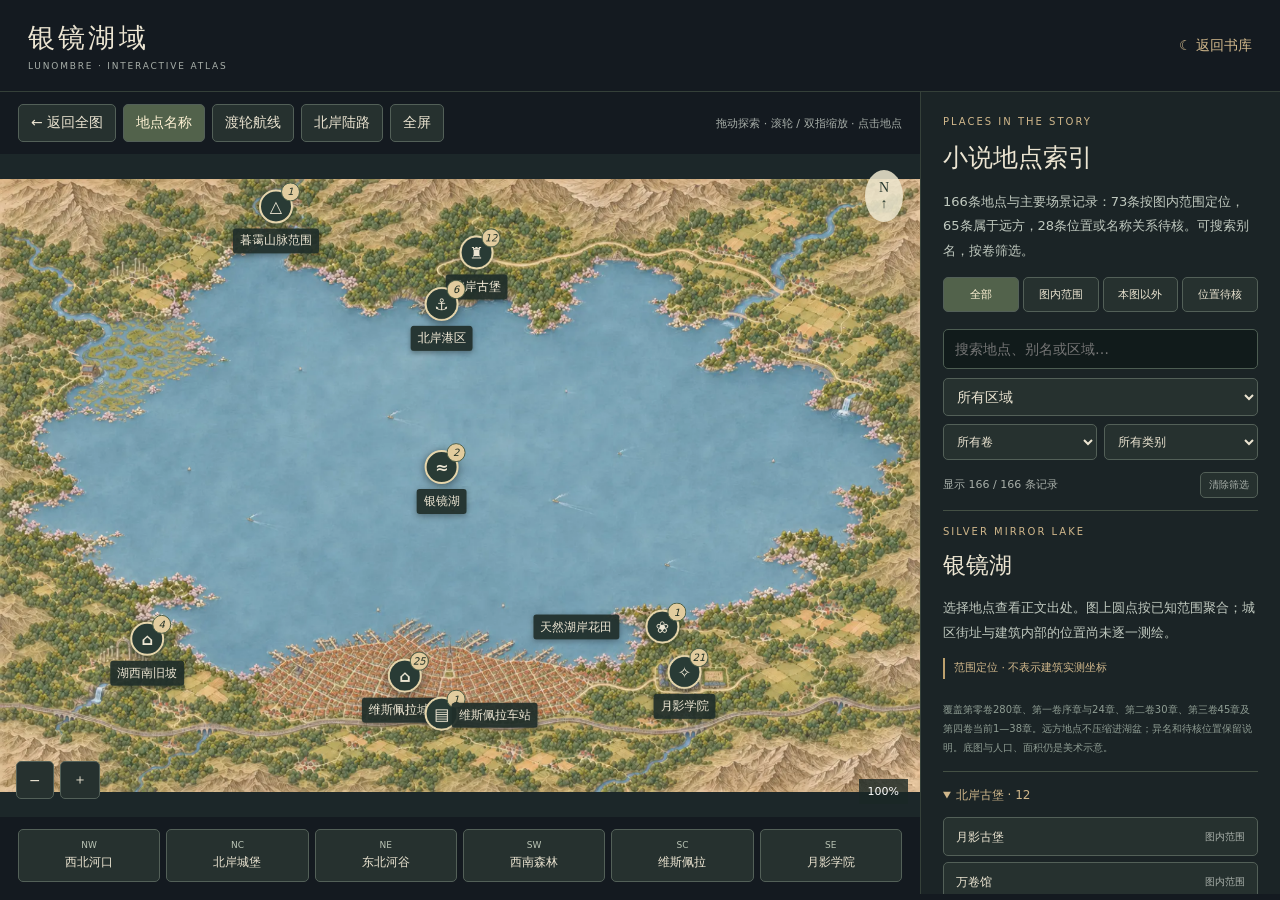
==== map.html @ e0751c26 "Use realistic place scenes with full castle estate and academy campus" ====
<!doctype html>
<html lang="zh-CN"><head><meta charset="utf-8"><meta name="viewport" content="width=device-width,initial-scale=1"><meta name="theme-color" content="#141a20"><title>银镜湖域 · 月影书库</title><link rel="icon" href="favicon.svg"><style>
:root{color-scheme:dark;--bg:#141a20;--paper:#ece5d2;--gold:#d0b78b;--muted:#a8afa9}*{box-sizing:border-box}[hidden]{display:none!important}body{margin:0;background:var(--bg);color:var(--paper);font:14px system-ui,"Microsoft YaHei",sans-serif}button,input,select{font:inherit}button,a,input,select{touch-action:manipulation}button{cursor:pointer;color:inherit;background:#26312f;border:1px solid #536058;border-radius:5px;padding:9px 12px}button:hover,button[aria-pressed=true]{background:#52624b;color:#fff3d5}button:focus-visible,a:focus-visible,input:focus-visible,select:focus-visible{outline:2px solid var(--gold);outline-offset:3px}a{color:var(--gold);text-decoration:none}header{display:flex;justify-content:space-between;align-items:center;padding:20px 28px;border-bottom:1px solid #354039}header small{display:block;color:var(--muted);letter-spacing:.2em;font-size:9px;margin-top:5px}h1{font:normal 27px Georgia,"Songti SC",serif;margin:0;letter-spacing:.12em}.layout{display:grid;grid-template-columns:1fr 300px;height:calc(100dvh - 98px);min-height:0}.workspace{position:relative;min-width:0;display:flex;flex-direction:column}.toolbar{display:flex;flex-wrap:wrap;gap:7px;padding:12px 18px;align-items:center}.toolbar span{font-size:11px;color:var(--muted);margin-left:auto}.viewport{position:relative;overflow:hidden;flex:1;min-height:420px;background:#1c2729;touch-action:none;cursor:grab}.viewport.dragging{cursor:grabbing}.world{position:absolute;transform-origin:0 0;will-change:transform;user-select:none}.tiles{display:grid;grid-template-columns:repeat(3,1fr);grid-template-rows:repeat(2,1fr);width:100%;height:100%;pointer-events:none}.tiles img{display:block;width:100%;height:100%;pointer-events:none}.pin{position:absolute;transform:translate(-50%,-50%) scale(var(--pin-scale,1));padding:0;background:none!important;border:0;overflow:visible;z-index:2}.pin b{display:flex;align-items:center;justify-content:center;width:34px;height:34px;border-radius:50%;border:2px solid #e6d6ac;background:#293b35;box-shadow:0 2px 9px #14202299;font-size:16px}.pin span{position:absolute;top:39px;left:50%;transform:translateX(-50%);background:#202e29ed;padding:4px 7px;border-radius:3px;white-space:nowrap;font-size:12px;box-shadow:0 2px 6px #0005}.pin:hover b,.pin[aria-pressed=true] b{background:#947b49;box-shadow:0 0 0 6px #fff3bd55}.world.no-labels .pin span{display:none}.route{position:absolute;inset:0;width:100%;height:100%;pointer-events:none}.route path{fill:none;stroke:#f8edcc;stroke-width:3;stroke-dasharray:8 7;filter:drop-shadow(0 1px 2px #203c4e)}.east-road path{stroke:#e5c76e;stroke-width:3;stroke-dasharray:5 4;filter:drop-shadow(0 1px 2px #473c20)}.compass{position:absolute;right:17px;top:16px;text-align:center;color:#26382d;background:#ede6cedd;border-radius:50%;padding:10px 14px;font-family:Georgia,serif;pointer-events:none}.zoom{position:absolute;left:16px;bottom:18px;display:flex;gap:6px}.status{position:absolute;right:12px;bottom:13px;color:#fff;background:#1b2926cc;padding:6px 9px;font-size:11px}.regions{display:grid;grid-template-columns:repeat(6,1fr);gap:6px;padding:12px 18px}.regions button{font-size:12px;padding:10px 5px}.regions small{display:block;color:#bac4b5;font-size:9px;margin-bottom:4px}aside{padding:24px 22px;background:#1b2426;border-left:1px solid #354039;overflow-y:auto}.eyebrow{color:var(--gold);letter-spacing:.2em;font-size:10px}aside h2{font:normal 25px Georgia,"Songti SC",serif;line-height:1.5;margin:12px 0}aside p{color:#c0c9bf;line-height:1.9;font-size:13px}.search{width:100%;background:#111b1b;color:var(--paper);border:1px solid #4d5d52;border-radius:5px;padding:11px;margin:17px 0 9px}select{width:100%;padding:9px;background:#26312f;color:inherit;border:1px solid #536058;border-radius:5px}.places{display:grid;gap:7px;margin-top:12px}.places button{text-align:left;font-size:12px;display:flex;justify-content:space-between}.places small{color:var(--muted);font-size:10px}.detail{border-top:1px solid #445044;margin-top:24px;padding-top:20px}.read{display:inline-block;margin-top:12px;border-bottom:1px solid #a18e6c;padding-bottom:6px}.note{font-size:10px!important;color:#8f9d93!important}.empty{padding:10px;color:var(--muted)}@media(max-width:850px){.layout{grid-template-columns:1fr;height:auto}.viewport{height:62dvh;flex:none;min-height:360px}aside{border-left:0;border-top:1px solid #354039}.regions{grid-template-columns:repeat(3,1fr)}.toolbar span{display:none}header{padding:17px}h1{font-size:23px}.places{grid-template-columns:repeat(2,1fr)}aside{padding:22px}.detail{min-height:180px}}@media(prefers-reduced-motion:reduce){*{scroll-behavior:auto!important}}
.layout{grid-template-columns:minmax(0,1fr) 360px}.scope-tabs{display:grid;grid-template-columns:repeat(4,1fr);gap:4px}.scope-tabs button{padding:9px 3px;font-size:11px}.filter-grid{display:grid;grid-template-columns:1fr 1fr;gap:7px;margin-top:8px}.filter-grid select{min-width:0;font-size:12px}.result-bar{display:flex;align-items:center;justify-content:space-between;gap:8px;margin:12px 0;color:var(--muted);font-size:11px}.result-bar button{font-size:10px;padding:5px 8px}.places{display:block}.place-group{border-top:1px solid #445044;margin:14px 0;padding-top:10px}.place-group summary{cursor:pointer;color:var(--gold);padding:5px 0;font-size:12px}.group-items{display:grid;gap:6px;margin-top:8px}.places button{width:100%;gap:9px;align-items:center;min-height:39px}.places button span{line-height:1.5}.places button small{white-space:nowrap}.precision{font-size:11px!important;color:var(--gold)!important;border-left:2px solid #bda16e;padding-left:9px}.references{display:grid;gap:6px;font-size:11px;color:#b8c7b8}.references a{text-decoration:underline;text-underline-offset:3px}.location-notice{position:absolute;top:14px;left:14px;right:78px;padding:10px 12px;background:#1a2b25ed;color:#f5e7c9;border-radius:4px;z-index:4;font-size:12px;line-height:1.7;pointer-events:none}.pin span{max-width:220px;white-space:nowrap;min-width:0;overflow:hidden;text-overflow:ellipsis}.pin[data-anchor="station"] span{top:6px;left:27px;transform:none}.pin[data-anchor="flowers"] span{top:5px;left:-26px;transform:translateX(-100%)}.pin .count{position:absolute;right:-7px;top:-7px;background:#e2cc9e;color:#263327;border-radius:50%;font-size:10px;min-width:19px;height:19px;display:grid;place-items:center;border:1px solid #4d5e46}.detail h2{font-size:23px}.detail{margin-top:12px;padding-top:15px}@media(max-width:850px){.layout{grid-template-columns:1fr}.places{display:block}.group-items{grid-template-columns:repeat(2,minmax(0,1fr))}.places button{font-size:11px}.scope-tabs button{font-size:12px}}@media(max-width:450px){.group-items{grid-template-columns:1fr}}.detail-actions{position:sticky;top:-1px;z-index:7;background:#1b2426;display:flex;gap:7px;justify-content:space-between;padding:9px 0;border-bottom:1px solid #445044;margin-bottom:13px}.detail-actions button{font-size:12px}.map-return{position:absolute;bottom:65px;left:16px;z-index:8;background:#e3cfaa;color:#20302a;font-weight:650;box-shadow:0 2px 12px #0006}.place-gallery{margin:13px 0}.place-photo{position:relative;display:block;width:100%;padding:0;overflow:hidden;border-radius:7px;background:#14221e}.place-photo img{display:block;width:100%;aspect-ratio:3/2;object-fit:cover}.place-photo span{position:absolute;right:8px;bottom:8px;background:#15251eeb;color:#f5e8d2;padding:6px 9px;border-radius:4px;font-size:11px}.photo-choices{display:flex;flex-wrap:wrap;gap:6px;margin-top:8px}.photo-choices button{font-size:11px;padding:6px 10px}.photo-label{font-size:10px!important;color:#a8b9ac!important;line-height:1.65!important;margin:6px 0!important}.gallery-open{overflow:hidden}#photoViewer{width:min(1100px,96vw);max-height:94dvh;padding:0;border:1px solid #60705c;background:#15201e;color:var(--paper);border-radius:10px}#photoViewer::backdrop{background:#050a0bea}.photo-viewer-bar{position:sticky;top:0;display:flex;align-items:center;justify-content:space-between;gap:12px;padding:13px 17px;background:#15201e;z-index:2}.photo-viewer-bar h2{font:normal 20px Georgia,"Songti SC",serif;margin:0}.photo-viewer-bar button{white-space:nowrap}.photo-viewer-image{display:flex;justify-content:center;background:#09100e}.photo-viewer-image img{display:block;max-width:100%;max-height:65dvh;object-fit:contain}#photoCaption{padding:0 18px;font-size:12px;color:#c3cdbf}.photo-viewer-footer{position:sticky;bottom:0;background:#15201e;display:flex;gap:9px;align-items:center;justify-content:center;flex-wrap:wrap;padding:12px}#photoCounter{font-size:12px;min-width:45px;text-align:center}@media(max-width:850px){.detail-actions{top:0}.photo-viewer-bar h2{font-size:17px}.photo-viewer-bar{padding:10px}.photo-viewer-footer button{padding:9px;font-size:12px}#photoViewer{width:96vw;max-height:96dvh}.map-return{bottom:65px}}</style></head><body><header><div><h1>银镜湖域</h1><small>LUNOMBRE · INTERACTIVE ATLAS</small></div><a href="index.html">☾ 返回书库</a></header><main class="layout"><section class="workspace" aria-label="交互地图"><div class="toolbar"><button id="home">← 返回全图</button><button id="labels" aria-pressed="true">地点名称</button><button id="ferry" aria-pressed="false">渡轮航线</button><button id="eastRoadToggle" aria-pressed="false">北岸陆路</button><button id="full">全屏</button><span>拖动探索 · 滚轮 / 双指缩放 · 点击地点</span></div><div class="viewport" id="viewport" tabindex="0" aria-label="银镜湖地图，方向键平移，加减键缩放"><div class="world" id="world"><div class="tiles" aria-label="无框手绘俯视地图"><img src="assets/maps/nw-scale3.webp" alt="西北河口"><img src="assets/maps/nc-scale3.webp" alt="北岸城堡"><img src="assets/maps/ne-scale3.webp" alt="东北河谷"><img src="assets/maps/sw-scale3.webp" alt="西南森林"><img src="assets/maps/sc-scale3.webp" alt="维斯佩拉"><img src="assets/maps/se-scale3.webp" alt="月影学院"></div><svg class="route" id="route" viewBox="0 0 1000 667" preserveAspectRatio="none" hidden><path id="ferryPath"/></svg><svg class="route east-road" id="eastRoad" viewBox="0 0 1000 667" preserveAspectRatio="none" hidden><path id="eastRoadPath"/></svg><div id="pins"></div></div><button id="backToMap" class="map-return" hidden>← 返回全图</button><div class="location-notice" id="locationNotice" role="status" hidden></div><div class="compass" aria-hidden="true">N<br>↑</div><div class="zoom"><button id="minus" aria-label="缩小">−</button><button id="plus" aria-label="放大">＋</button></div><output class="status" id="status">100%</output></div><nav class="regions" id="regions" aria-label="六区域"></nav></section><aside><div class="eyebrow">PLACES IN THE STORY</div><h2>小说地点索引</h2><p id="coverage">正在载入正文地点…</p><div class="scope-tabs" aria-label="地点位置"><button data-scope="all" aria-pressed="true">全部</button><button data-scope="local" aria-pressed="false">图内范围</button><button data-scope="remote" aria-pressed="false">本图以外</button><button data-scope="unplaced" aria-pressed="false">位置待核</button></div><input class="search" id="search" type="search" placeholder="搜索地点、别名或区域…" aria-label="搜索地点"><select id="zoneFilter" aria-label="所属区域"><option value="all">所有区域</option></select><div class="filter-grid"><select id="volumeFilter" aria-label="出现卷数"><option value="all">所有卷</option><option value="0">第零卷《初》</option><option value="1">第一卷《名》</option><option value="2">第二卷《济》</option><option value="3">第三卷《承》</option><option value="4">第四卷《渡》1—38章</option></select><select id="filter" aria-label="地点分类"><option value="all">所有类别</option><option value="landmark">建筑与聚落</option><option value="interior">内部场景</option><option value="nature">自然地貌</option><option value="transport">交通与库区</option><option value="region">地区与大陆</option><option value="mobile">船内移动场景</option></select></div><div class="result-bar"><output id="resultCount"></output><button id="clearFilters">清除筛选</button></div><section class="detail" aria-live="polite"><div class="detail-actions" id="detailActions" hidden><button id="detailBack">← 返回全图</button><button id="closeDetail" aria-label="关闭地点详情">× 关闭详情</button></div><div class="eyebrow" id="tag">SILVER MIRROR LAKE</div><h2 id="title">银镜湖</h2><div id="placeGallery" class="place-gallery" hidden><button id="photoOpen" class="place-photo" aria-label="放大地点图片"><img id="placePhoto" alt="" loading="lazy"><span>查看图片 ↗</span></button><div id="photoChoices" class="photo-choices" aria-label="图片类型"></div><p id="photoLabel" class="photo-label"></p></div><p id="photoUnavailable" class="photo-label" hidden>此地点尚无专属图片。</p><p id="description">选择地点查看正文出处。图上圆点按已知范围聚合；城区街址与建筑内部的位置尚未逐一测绘。</p><p id="precision" class="precision">范围定位 · 不表示建筑实测坐标</p><div id="references" class="references"></div><p class="note">覆盖第零卷280章、第一卷序章与24章、第二卷30章、第三卷45章及第四卷当前1—38章。远方地点不压缩进湖盆；异名和待核位置保留说明。底图与人口、面积仍是美术示意。</p></section><div class="places" id="places"></div></aside></main><dialog id="photoViewer" aria-labelledby="photoViewerTitle"><div class="photo-viewer-bar"><h2 id="photoViewerTitle">地点图片</h2><button id="photoClose" autofocus aria-label="关闭图片，返回地点详情">× 关闭图片</button></div><div class="photo-viewer-image"><img id="photoFull" alt=""></div><p id="photoCaption"></p><div class="photo-viewer-footer"><button id="photoPrev" aria-label="上一张图片">← 上一张</button><output id="photoCounter"></output><button id="photoNext" aria-label="下一张图片">下一张 →</button><button id="photoOverview">返回全图</button></div></dialog><script src="assets/maps/map.js?v=20261107-real2"></script></body></html>
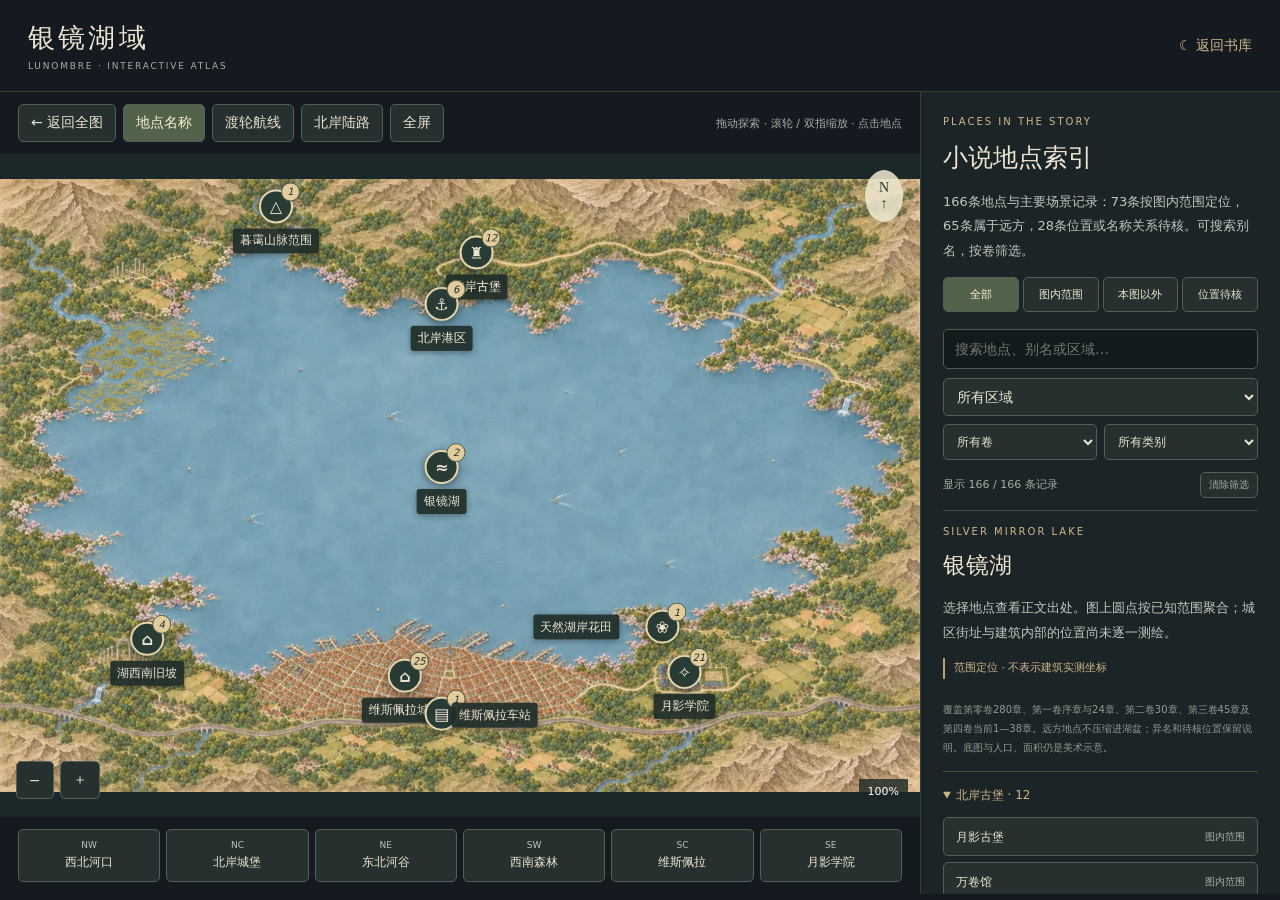
==== commit afb251f7: "Show academy landmark pins and leader labels at campus zoom" ====
--- a/map.html
+++ b/map.html
@@ -1,4 +1,7 @@
 <!doctype html>
 <html lang="zh-CN"><head><meta charset="utf-8"><meta name="viewport" content="width=device-width,initial-scale=1"><meta name="theme-color" content="#141a20"><title>银镜湖域 · 月影书库</title><link rel="icon" href="favicon.svg"><style>
 :root{color-scheme:dark;--bg:#141a20;--paper:#ece5d2;--gold:#d0b78b;--muted:#a8afa9}*{box-sizing:border-box}[hidden]{display:none!important}body{margin:0;background:var(--bg);color:var(--paper);font:14px system-ui,"Microsoft YaHei",sans-serif}button,input,select{font:inherit}button,a,input,select{touch-action:manipulation}button{cursor:pointer;color:inherit;background:#26312f;border:1px solid #536058;border-radius:5px;padding:9px 12px}button:hover,button[aria-pressed=true]{background:#52624b;color:#fff3d5}button:focus-visible,a:focus-visible,input:focus-visible,select:focus-visible{outline:2px solid var(--gold);outline-offset:3px}a{color:var(--gold);text-decoration:none}header{display:flex;justify-content:space-between;align-items:center;padding:20px 28px;border-bottom:1px solid #354039}header small{display:block;color:var(--muted);letter-spacing:.2em;font-size:9px;margin-top:5px}h1{font:normal 27px Georgia,"Songti SC",serif;margin:0;letter-spacing:.12em}.layout{display:grid;grid-template-columns:1fr 300px;height:calc(100dvh - 98px);min-height:0}.workspace{position:relative;min-width:0;display:flex;flex-direction:column}.toolbar{display:flex;flex-wrap:wrap;gap:7px;padding:12px 18px;align-items:center}.toolbar span{font-size:11px;color:var(--muted);margin-left:auto}.viewport{position:relative;overflow:hidden;flex:1;min-height:420px;background:#1c2729;touch-action:none;cursor:grab}.viewport.dragging{cursor:grabbing}.world{position:absolute;transform-origin:0 0;will-change:transform;user-select:none}.tiles{display:grid;grid-template-columns:repeat(3,1fr);grid-template-rows:repeat(2,1fr);width:100%;height:100%;pointer-events:none}.tiles img{display:block;width:100%;height:100%;pointer-events:none}.pin{position:absolute;transform:translate(-50%,-50%) scale(var(--pin-scale,1));padding:0;background:none!important;border:0;overflow:visible;z-index:2}.pin b{display:flex;align-items:center;justify-content:center;width:34px;height:34px;border-radius:50%;border:2px solid #e6d6ac;background:#293b35;box-shadow:0 2px 9px #14202299;font-size:16px}.pin span{position:absolute;top:39px;left:50%;transform:translateX(-50%);background:#202e29ed;padding:4px 7px;border-radius:3px;white-space:nowrap;font-size:12px;box-shadow:0 2px 6px #0005}.pin:hover b,.pin[aria-pressed=true] b{background:#947b49;box-shadow:0 0 0 6px #fff3bd55}.world.no-labels .pin span{display:none}.route{position:absolute;inset:0;width:100%;height:100%;pointer-events:none}.route path{fill:none;stroke:#f8edcc;stroke-width:3;stroke-dasharray:8 7;filter:drop-shadow(0 1px 2px #203c4e)}.east-road path{stroke:#e5c76e;stroke-width:3;stroke-dasharray:5 4;filter:drop-shadow(0 1px 2px #473c20)}.compass{position:absolute;right:17px;top:16px;text-align:center;color:#26382d;background:#ede6cedd;border-radius:50%;padding:10px 14px;font-family:Georgia,serif;pointer-events:none}.zoom{position:absolute;left:16px;bottom:18px;display:flex;gap:6px}.status{position:absolute;right:12px;bottom:13px;color:#fff;background:#1b2926cc;padding:6px 9px;font-size:11px}.regions{display:grid;grid-template-columns:repeat(6,1fr);gap:6px;padding:12px 18px}.regions button{font-size:12px;padding:10px 5px}.regions small{display:block;color:#bac4b5;font-size:9px;margin-bottom:4px}aside{padding:24px 22px;background:#1b2426;border-left:1px solid #354039;overflow-y:auto}.eyebrow{color:var(--gold);letter-spacing:.2em;font-size:10px}aside h2{font:normal 25px Georgia,"Songti SC",serif;line-height:1.5;margin:12px 0}aside p{color:#c0c9bf;line-height:1.9;font-size:13px}.search{width:100%;background:#111b1b;color:var(--paper);border:1px solid #4d5d52;border-radius:5px;padding:11px;margin:17px 0 9px}select{width:100%;padding:9px;background:#26312f;color:inherit;border:1px solid #536058;border-radius:5px}.places{display:grid;gap:7px;margin-top:12px}.places button{text-align:left;font-size:12px;display:flex;justify-content:space-between}.places small{color:var(--muted);font-size:10px}.detail{border-top:1px solid #445044;margin-top:24px;padding-top:20px}.read{display:inline-block;margin-top:12px;border-bottom:1px solid #a18e6c;padding-bottom:6px}.note{font-size:10px!important;color:#8f9d93!important}.empty{padding:10px;color:var(--muted)}@media(max-width:850px){.layout{grid-template-columns:1fr;height:auto}.viewport{height:62dvh;flex:none;min-height:360px}aside{border-left:0;border-top:1px solid #354039}.regions{grid-template-columns:repeat(3,1fr)}.toolbar span{display:none}header{padding:17px}h1{font-size:23px}.places{grid-template-columns:repeat(2,1fr)}aside{padding:22px}.detail{min-height:180px}}@media(prefers-reduced-motion:reduce){*{scroll-behavior:auto!important}}
-.layout{grid-template-columns:minmax(0,1fr) 360px}.scope-tabs{display:grid;grid-template-columns:repeat(4,1fr);gap:4px}.scope-tabs button{padding:9px 3px;font-size:11px}.filter-grid{display:grid;grid-template-columns:1fr 1fr;gap:7px;margin-top:8px}.filter-grid select{min-width:0;font-size:12px}.result-bar{display:flex;align-items:center;justify-content:space-between;gap:8px;margin:12px 0;color:var(--muted);font-size:11px}.result-bar button{font-size:10px;padding:5px 8px}.places{display:block}.place-group{border-top:1px solid #445044;margin:14px 0;padding-top:10px}.place-group summary{cursor:pointer;color:var(--gold);padding:5px 0;font-size:12px}.group-items{display:grid;gap:6px;margin-top:8px}.places button{width:100%;gap:9px;align-items:center;min-height:39px}.places button span{line-height:1.5}.places button small{white-space:nowrap}.precision{font-size:11px!important;color:var(--gold)!important;border-left:2px solid #bda16e;padding-left:9px}.references{display:grid;gap:6px;font-size:11px;color:#b8c7b8}.references a{text-decoration:underline;text-underline-offset:3px}.location-notice{position:absolute;top:14px;left:14px;right:78px;padding:10px 12px;background:#1a2b25ed;color:#f5e7c9;border-radius:4px;z-index:4;font-size:12px;line-height:1.7;pointer-events:none}.pin span{max-width:220px;white-space:nowrap;min-width:0;overflow:hidden;text-overflow:ellipsis}.pin[data-anchor="station"] span{top:6px;left:27px;transform:none}.pin[data-anchor="flowers"] span{top:5px;left:-26px;transform:translateX(-100%)}.pin .count{position:absolute;right:-7px;top:-7px;background:#e2cc9e;color:#263327;border-radius:50%;font-size:10px;min-width:19px;height:19px;display:grid;place-items:center;border:1px solid #4d5e46}.detail h2{font-size:23px}.detail{margin-top:12px;padding-top:15px}@media(max-width:850px){.layout{grid-template-columns:1fr}.places{display:block}.group-items{grid-template-columns:repeat(2,minmax(0,1fr))}.places button{font-size:11px}.scope-tabs button{font-size:12px}}@media(max-width:450px){.group-items{grid-template-columns:1fr}}.detail-actions{position:sticky;top:-1px;z-index:7;background:#1b2426;display:flex;gap:7px;justify-content:space-between;padding:9px 0;border-bottom:1px solid #445044;margin-bottom:13px}.detail-actions button{font-size:12px}.map-return{position:absolute;bottom:65px;left:16px;z-index:8;background:#e3cfaa;color:#20302a;font-weight:650;box-shadow:0 2px 12px #0006}.place-gallery{margin:13px 0}.place-photo{position:relative;display:block;width:100%;padding:0;overflow:hidden;border-radius:7px;background:#14221e}.place-photo img{display:block;width:100%;aspect-ratio:3/2;object-fit:cover}.place-photo span{position:absolute;right:8px;bottom:8px;background:#15251eeb;color:#f5e8d2;padding:6px 9px;border-radius:4px;font-size:11px}.photo-choices{display:flex;flex-wrap:wrap;gap:6px;margin-top:8px}.photo-choices button{font-size:11px;padding:6px 10px}.photo-label{font-size:10px!important;color:#a8b9ac!important;line-height:1.65!important;margin:6px 0!important}.gallery-open{overflow:hidden}#photoViewer{width:min(1100px,96vw);max-height:94dvh;padding:0;border:1px solid #60705c;background:#15201e;color:var(--paper);border-radius:10px}#photoViewer::backdrop{background:#050a0bea}.photo-viewer-bar{position:sticky;top:0;display:flex;align-items:center;justify-content:space-between;gap:12px;padding:13px 17px;background:#15201e;z-index:2}.photo-viewer-bar h2{font:normal 20px Georgia,"Songti SC",serif;margin:0}.photo-viewer-bar button{white-space:nowrap}.photo-viewer-image{display:flex;justify-content:center;background:#09100e}.photo-viewer-image img{display:block;max-width:100%;max-height:65dvh;object-fit:contain}#photoCaption{padding:0 18px;font-size:12px;color:#c3cdbf}.photo-viewer-footer{position:sticky;bottom:0;background:#15201e;display:flex;gap:9px;align-items:center;justify-content:center;flex-wrap:wrap;padding:12px}#photoCounter{font-size:12px;min-width:45px;text-align:center}@media(max-width:850px){.detail-actions{top:0}.photo-viewer-bar h2{font-size:17px}.photo-viewer-bar{padding:10px}.photo-viewer-footer button{padding:9px;font-size:12px}#photoViewer{width:96vw;max-height:96dvh}.map-return{bottom:65px}}</style></head><body><header><div><h1>银镜湖域</h1><small>LUNOMBRE · INTERACTIVE ATLAS</small></div><a href="index.html">☾ 返回书库</a></header><main class="layout"><section class="workspace" aria-label="交互地图"><div class="toolbar"><button id="home">← 返回全图</button><button id="labels" aria-pressed="true">地点名称</button><button id="ferry" aria-pressed="false">渡轮航线</button><button id="eastRoadToggle" aria-pressed="false">北岸陆路</button><button id="full">全屏</button><span>拖动探索 · 滚轮 / 双指缩放 · 点击地点</span></div><div class="viewport" id="viewport" tabindex="0" aria-label="银镜湖地图，方向键平移，加减键缩放"><div class="world" id="world"><div class="tiles" aria-label="无框手绘俯视地图"><img src="assets/maps/nw-scale3.webp" alt="西北河口"><img src="assets/maps/nc-scale3.webp" alt="北岸城堡"><img src="assets/maps/ne-scale3.webp" alt="东北河谷"><img src="assets/maps/sw-scale3.webp" alt="西南森林"><img src="assets/maps/sc-scale3.webp" alt="维斯佩拉"><img src="assets/maps/se-scale3.webp" alt="月影学院"></div><svg class="route" id="route" viewBox="0 0 1000 667" preserveAspectRatio="none" hidden><path id="ferryPath"/></svg><svg class="route east-road" id="eastRoad" viewBox="0 0 1000 667" preserveAspectRatio="none" hidden><path id="eastRoadPath"/></svg><div id="pins"></div></div><button id="backToMap" class="map-return" hidden>← 返回全图</button><div class="location-notice" id="locationNotice" role="status" hidden></div><div class="compass" aria-hidden="true">N<br>↑</div><div class="zoom"><button id="minus" aria-label="缩小">−</button><button id="plus" aria-label="放大">＋</button></div><output class="status" id="status">100%</output></div><nav class="regions" id="regions" aria-label="六区域"></nav></section><aside><div class="eyebrow">PLACES IN THE STORY</div><h2>小说地点索引</h2><p id="coverage">正在载入正文地点…</p><div class="scope-tabs" aria-label="地点位置"><button data-scope="all" aria-pressed="true">全部</button><button data-scope="local" aria-pressed="false">图内范围</button><button data-scope="remote" aria-pressed="false">本图以外</button><button data-scope="unplaced" aria-pressed="false">位置待核</button></div><input class="search" id="search" type="search" placeholder="搜索地点、别名或区域…" aria-label="搜索地点"><select id="zoneFilter" aria-label="所属区域"><option value="all">所有区域</option></select><div class="filter-grid"><select id="volumeFilter" aria-label="出现卷数"><option value="all">所有卷</option><option value="0">第零卷《初》</option><option value="1">第一卷《名》</option><option value="2">第二卷《济》</option><option value="3">第三卷《承》</option><option value="4">第四卷《渡》1—38章</option></select><select id="filter" aria-label="地点分类"><option value="all">所有类别</option><option value="landmark">建筑与聚落</option><option value="interior">内部场景</option><option value="nature">自然地貌</option><option value="transport">交通与库区</option><option value="region">地区与大陆</option><option value="mobile">船内移动场景</option></select></div><div class="result-bar"><output id="resultCount"></output><button id="clearFilters">清除筛选</button></div><section class="detail" aria-live="polite"><div class="detail-actions" id="detailActions" hidden><button id="detailBack">← 返回全图</button><button id="closeDetail" aria-label="关闭地点详情">× 关闭详情</button></div><div class="eyebrow" id="tag">SILVER MIRROR LAKE</div><h2 id="title">银镜湖</h2><div id="placeGallery" class="place-gallery" hidden><button id="photoOpen" class="place-photo" aria-label="放大地点图片"><img id="placePhoto" alt="" loading="lazy"><span>查看图片 ↗</span></button><div id="photoChoices" class="photo-choices" aria-label="图片类型"></div><p id="photoLabel" class="photo-label"></p></div><p id="photoUnavailable" class="photo-label" hidden>此地点尚无专属图片。</p><p id="description">选择地点查看正文出处。图上圆点按已知范围聚合；城区街址与建筑内部的位置尚未逐一测绘。</p><p id="precision" class="precision">范围定位 · 不表示建筑实测坐标</p><div id="references" class="references"></div><p class="note">覆盖第零卷280章、第一卷序章与24章、第二卷30章、第三卷45章及第四卷当前1—38章。远方地点不压缩进湖盆；异名和待核位置保留说明。底图与人口、面积仍是美术示意。</p></section><div class="places" id="places"></div></aside></main><dialog id="photoViewer" aria-labelledby="photoViewerTitle"><div class="photo-viewer-bar"><h2 id="photoViewerTitle">地点图片</h2><button id="photoClose" autofocus aria-label="关闭图片，返回地点详情">× 关闭图片</button></div><div class="photo-viewer-image"><img id="photoFull" alt=""></div><p id="photoCaption"></p><div class="photo-viewer-footer"><button id="photoPrev" aria-label="上一张图片">← 上一张</button><output id="photoCounter"></output><button id="photoNext" aria-label="下一张图片">下一张 →</button><button id="photoOverview">返回全图</button></div></dialog><script src="assets/maps/map.js?v=20261107-real2"></script></body></html>
+.layout{grid-template-columns:minmax(0,1fr) 360px}.scope-tabs{display:grid;grid-template-columns:repeat(4,1fr);gap:4px}.scope-tabs button{padding:9px 3px;font-size:11px}.filter-grid{display:grid;grid-template-columns:1fr 1fr;gap:7px;margin-top:8px}.filter-grid select{min-width:0;font-size:12px}.result-bar{display:flex;align-items:center;justify-content:space-between;gap:8px;margin:12px 0;color:var(--muted);font-size:11px}.result-bar button{font-size:10px;padding:5px 8px}.places{display:block}.place-group{border-top:1px solid #445044;margin:14px 0;padding-top:10px}.place-group summary{cursor:pointer;color:var(--gold);padding:5px 0;font-size:12px}.group-items{display:grid;gap:6px;margin-top:8px}.places button{width:100%;gap:9px;align-items:center;min-height:39px}.places button span{line-height:1.5}.places button small{white-space:nowrap}.precision{font-size:11px!important;color:var(--gold)!important;border-left:2px solid #bda16e;padding-left:9px}.references{display:grid;gap:6px;font-size:11px;color:#b8c7b8}.references a{text-decoration:underline;text-underline-offset:3px}.location-notice{position:absolute;top:14px;left:14px;right:78px;padding:10px 12px;background:#1a2b25ed;color:#f5e7c9;border-radius:4px;z-index:4;font-size:12px;line-height:1.7;pointer-events:none}.pin span{max-width:220px;white-space:nowrap;min-width:0;overflow:hidden;text-overflow:ellipsis}.pin[data-anchor="station"] span{top:6px;left:27px;transform:none}.pin[data-anchor="flowers"] span{top:5px;left:-26px;transform:translateX(-100%)}.pin .count{position:absolute;right:-7px;top:-7px;background:#e2cc9e;color:#263327;border-radius:50%;font-size:10px;min-width:19px;height:19px;display:grid;place-items:center;border:1px solid #4d5e46}.detail h2{font-size:23px}.detail{margin-top:12px;padding-top:15px}@media(max-width:850px){.layout{grid-template-columns:1fr}.places{display:block}.group-items{grid-template-columns:repeat(2,minmax(0,1fr))}.places button{font-size:11px}.scope-tabs button{font-size:12px}}@media(max-width:450px){.group-items{grid-template-columns:1fr}}.detail-actions{position:sticky;top:-1px;z-index:7;background:#1b2426;display:flex;gap:7px;justify-content:space-between;padding:9px 0;border-bottom:1px solid #445044;margin-bottom:13px}.detail-actions button{font-size:12px}.map-return{position:absolute;bottom:65px;left:16px;z-index:8;background:#e3cfaa;color:#20302a;font-weight:650;box-shadow:0 2px 12px #0006}.place-gallery{margin:13px 0}.place-photo{position:relative;display:block;width:100%;padding:0;overflow:hidden;border-radius:7px;background:#14221e}.place-photo img{display:block;width:100%;aspect-ratio:3/2;object-fit:cover}.place-photo span{position:absolute;right:8px;bottom:8px;background:#15251eeb;color:#f5e8d2;padding:6px 9px;border-radius:4px;font-size:11px}.photo-choices{display:flex;flex-wrap:wrap;gap:6px;margin-top:8px}.photo-choices button{font-size:11px;padding:6px 10px}.photo-label{font-size:10px!important;color:#a8b9ac!important;line-height:1.65!important;margin:6px 0!important}.gallery-open{overflow:hidden}#photoViewer{width:min(1100px,96vw);max-height:94dvh;padding:0;border:1px solid #60705c;background:#15201e;color:var(--paper);border-radius:10px}#photoViewer::backdrop{background:#050a0bea}.photo-viewer-bar{position:sticky;top:0;display:flex;align-items:center;justify-content:space-between;gap:12px;padding:13px 17px;background:#15201e;z-index:2}.photo-viewer-bar h2{font:normal 20px Georgia,"Songti SC",serif;margin:0}.photo-viewer-bar button{white-space:nowrap}.photo-viewer-image{display:flex;justify-content:center;background:#09100e}.photo-viewer-image img{display:block;max-width:100%;max-height:65dvh;object-fit:contain}#photoCaption{padding:0 18px;font-size:12px;color:#c3cdbf}.photo-viewer-footer{position:sticky;bottom:0;background:#15201e;display:flex;gap:9px;align-items:center;justify-content:center;flex-wrap:wrap;padding:12px}#photoCounter{font-size:12px;min-width:45px;text-align:center}@media(max-width:850px){.detail-actions{top:0}.photo-viewer-bar h2{font-size:17px}.photo-viewer-bar{padding:10px}.photo-viewer-footer button{padding:9px;font-size:12px}#photoViewer{width:96vw;max-height:96dvh}.map-return{bottom:65px}}.map-labels{position:absolute;right:14px;bottom:50px;width:min(320px,48%);max-height:45%;z-index:5;background:#17251fee;border:1px solid #9e946c;border-radius:8px;padding:12px;cursor:default;overflow:auto;touch-action:pan-y}.map-labels strong,.map-labels small{display:block}.map-labels small{font-size:11px;color:#bac4b5;margin:5px 0 9px}.map-label-list{display:flex;flex-wrap:wrap;gap:5px}.map-label-list button{padding:6px 8px;font-size:12px;text-align:left}@media(max-width:600px){.map-labels{width:52%;max-height:36%;right:8px;padding:8px}}
+.city-pin{display:none;z-index:4}.city-detail .city-pin{display:block}.city-detail .pin[data-anchor="city"],.city-detail .pin[data-anchor="station"]{display:none}.city-pin b{width:18px;height:18px;font-size:13px;border-width:1px}.city-pin span{top:20px;font-size:11px;padding:3px 5px}.city-pin[aria-pressed=true]{z-index:8}.city-pin:hover{z-index:9}
+.academy-pin{display:none;z-index:4}.academy-detail .academy-pin{display:block}.academy-detail .pin[data-anchor="academy"]{display:none}.academy-pin b{width:18px;height:18px;font-size:13px;border-width:1px;position:relative;z-index:2}.academy-pin span{top:20px;font-size:11px;padding:3px 5px;transform:none;max-width:none;overflow:visible}.academy-pin:hover,.academy-pin[aria-pressed=true]{z-index:9}.label-leader{position:absolute;left:9px;top:9px;height:1px;background:#e6d6ac;transform-origin:0 0;pointer-events:none}.world.no-labels .label-leader{display:none}
+</style></head><body><header><div><h1>银镜湖域</h1><small>LUNOMBRE · INTERACTIVE ATLAS</small></div><a href="index.html">☾ 返回书库</a></header><main class="layout"><section class="workspace" aria-label="交互地图"><div class="toolbar"><button id="home">← 返回全图</button><button id="labels" aria-pressed="true">地点名称</button><button id="ferry" aria-pressed="false">渡轮航线</button><button id="eastRoadToggle" aria-pressed="false">北岸陆路</button><button id="full">全屏</button><span>拖动探索 · 滚轮 / 双指缩放 · 点击地点</span></div><div class="viewport" id="viewport" tabindex="0" aria-label="银镜湖地图，方向键平移，加减键缩放"><div class="world" id="world"><div class="tiles" aria-label="无框手绘俯视地图"><img src="assets/maps/nw-scale3.webp" alt="西北河口"><img src="assets/maps/nc-scale3.webp" alt="北岸城堡"><img src="assets/maps/ne-scale3.webp" alt="东北河谷"><img src="assets/maps/sw-scale3.webp" alt="西南森林"><img src="assets/maps/sc-scale3.webp" alt="维斯佩拉"><img src="assets/maps/se-scale3.webp" alt="月影学院"></div><svg class="route" id="route" viewBox="0 0 1000 667" preserveAspectRatio="none" hidden><path id="ferryPath"/></svg><svg class="route east-road" id="eastRoad" viewBox="0 0 1000 667" preserveAspectRatio="none" hidden><path id="eastRoadPath"/></svg><div id="pins"></div></div><button id="backToMap" class="map-return" hidden>← 返回全图</button><div class="location-notice" id="locationNotice" role="status" hidden></div><div class="compass" aria-hidden="true">N<br>↑</div><section id="mapLabels" class="map-labels" aria-label="地图范围内的地点名称" hidden></section><div class="zoom"><button id="minus" aria-label="缩小">−</button><button id="plus" aria-label="放大">＋</button></div><output class="status" id="status">100%</output></div><nav class="regions" id="regions" aria-label="六区域"></nav></section><aside><div class="eyebrow">PLACES IN THE STORY</div><h2>小说地点索引</h2><p id="coverage">正在载入正文地点…</p><div class="scope-tabs" aria-label="地点位置"><button data-scope="all" aria-pressed="true">全部</button><button data-scope="local" aria-pressed="false">图内范围</button><button data-scope="remote" aria-pressed="false">本图以外</button><button data-scope="unplaced" aria-pressed="false">位置待核</button></div><input class="search" id="search" type="search" placeholder="搜索地点、别名或区域…" aria-label="搜索地点"><select id="zoneFilter" aria-label="所属区域"><option value="all">所有区域</option></select><div class="filter-grid"><select id="volumeFilter" aria-label="出现卷数"><option value="all">所有卷</option><option value="0">第零卷《初》</option><option value="1">第一卷《名》</option><option value="2">第二卷《济》</option><option value="3">第三卷《承》</option><option value="4">第四卷《渡》1—38章</option></select><select id="filter" aria-label="地点分类"><option value="all">所有类别</option><option value="landmark">建筑与聚落</option><option value="interior">内部场景</option><option value="nature">自然地貌</option><option value="transport">交通与库区</option><option value="region">地区与大陆</option><option value="mobile">船内移动场景</option></select></div><div class="result-bar"><output id="resultCount"></output><button id="clearFilters">清除筛选</button></div><section class="detail" aria-live="polite"><div class="detail-actions" id="detailActions" hidden><button id="detailBack">← 返回全图</button><button id="closeDetail" aria-label="关闭地点详情">× 关闭详情</button></div><div class="eyebrow" id="tag">SILVER MIRROR LAKE</div><h2 id="title">银镜湖</h2><div id="placeGallery" class="place-gallery" hidden><button id="photoOpen" class="place-photo" aria-label="放大地点图片"><img id="placePhoto" alt="" loading="lazy"><span>查看图片 ↗</span></button><div id="photoChoices" class="photo-choices" aria-label="图片类型"></div><p id="photoLabel" class="photo-label"></p></div><p id="photoUnavailable" class="photo-label" hidden>此地点尚无专属图片。</p><p id="description">选择地点查看正文出处。图上圆点按已知范围聚合；城区街址与建筑内部的位置尚未逐一测绘。</p><p id="precision" class="precision">范围定位 · 不表示建筑实测坐标</p><div id="references" class="references"></div><p class="note">覆盖第零卷280章、第一卷序章与24章、第二卷30章、第三卷45章及第四卷当前1—38章。远方地点不压缩进湖盆；异名和待核位置保留说明。底图与人口、面积仍是美术示意。</p></section><div class="places" id="places"></div></aside></main><dialog id="photoViewer" aria-labelledby="photoViewerTitle"><div class="photo-viewer-bar"><h2 id="photoViewerTitle">地点图片</h2><button id="photoClose" autofocus aria-label="关闭图片，返回地点详情">× 关闭图片</button></div><div class="photo-viewer-image"><img id="photoFull" alt=""></div><p id="photoCaption"></p><div class="photo-viewer-footer"><button id="photoPrev" aria-label="上一张图片">← 上一张</button><output id="photoCounter"></output><button id="photoNext" aria-label="下一张图片">下一张 →</button><button id="photoOverview">返回全图</button></div></dialog><script src="assets/maps/map.js?v=20261107-academyplots1"></script></body></html>
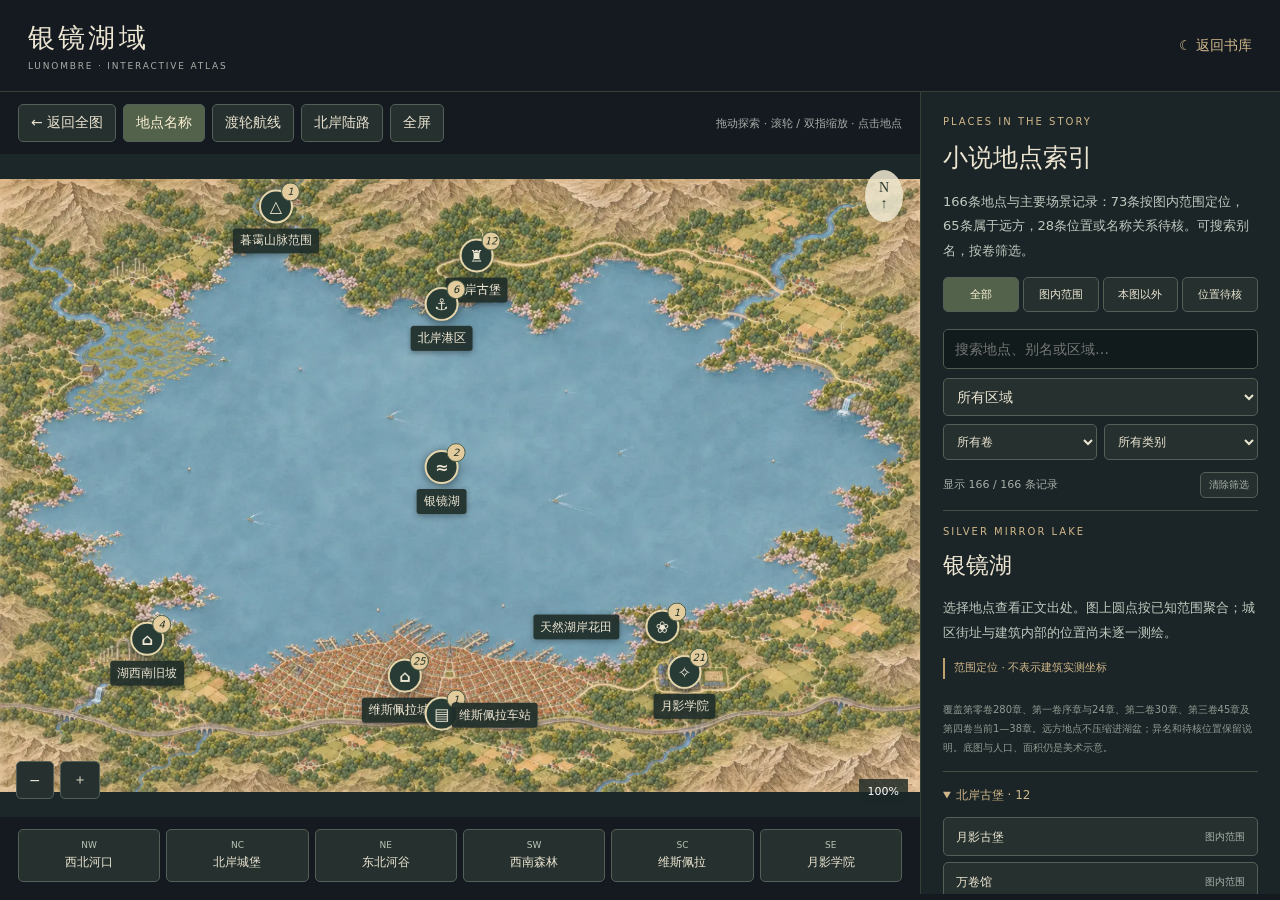
==== commit b371fe0d: "Display castle detail landmarks when zooming into north shore castle" ====
--- a/map.html
+++ b/map.html
@@ -4,4 +4,5 @@
 .layout{grid-template-columns:minmax(0,1fr) 360px}.scope-tabs{display:grid;grid-template-columns:repeat(4,1fr);gap:4px}.scope-tabs button{padding:9px 3px;font-size:11px}.filter-grid{display:grid;grid-template-columns:1fr 1fr;gap:7px;margin-top:8px}.filter-grid select{min-width:0;font-size:12px}.result-bar{display:flex;align-items:center;justify-content:space-between;gap:8px;margin:12px 0;color:var(--muted);font-size:11px}.result-bar button{font-size:10px;padding:5px 8px}.places{display:block}.place-group{border-top:1px solid #445044;margin:14px 0;padding-top:10px}.place-group summary{cursor:pointer;color:var(--gold);padding:5px 0;font-size:12px}.group-items{display:grid;gap:6px;margin-top:8px}.places button{width:100%;gap:9px;align-items:center;min-height:39px}.places button span{line-height:1.5}.places button small{white-space:nowrap}.precision{font-size:11px!important;color:var(--gold)!important;border-left:2px solid #bda16e;padding-left:9px}.references{display:grid;gap:6px;font-size:11px;color:#b8c7b8}.references a{text-decoration:underline;text-underline-offset:3px}.location-notice{position:absolute;top:14px;left:14px;right:78px;padding:10px 12px;background:#1a2b25ed;color:#f5e7c9;border-radius:4px;z-index:4;font-size:12px;line-height:1.7;pointer-events:none}.pin span{max-width:220px;white-space:nowrap;min-width:0;overflow:hidden;text-overflow:ellipsis}.pin[data-anchor="station"] span{top:6px;left:27px;transform:none}.pin[data-anchor="flowers"] span{top:5px;left:-26px;transform:translateX(-100%)}.pin .count{position:absolute;right:-7px;top:-7px;background:#e2cc9e;color:#263327;border-radius:50%;font-size:10px;min-width:19px;height:19px;display:grid;place-items:center;border:1px solid #4d5e46}.detail h2{font-size:23px}.detail{margin-top:12px;padding-top:15px}@media(max-width:850px){.layout{grid-template-columns:1fr}.places{display:block}.group-items{grid-template-columns:repeat(2,minmax(0,1fr))}.places button{font-size:11px}.scope-tabs button{font-size:12px}}@media(max-width:450px){.group-items{grid-template-columns:1fr}}.detail-actions{position:sticky;top:-1px;z-index:7;background:#1b2426;display:flex;gap:7px;justify-content:space-between;padding:9px 0;border-bottom:1px solid #445044;margin-bottom:13px}.detail-actions button{font-size:12px}.map-return{position:absolute;bottom:65px;left:16px;z-index:8;background:#e3cfaa;color:#20302a;font-weight:650;box-shadow:0 2px 12px #0006}.place-gallery{margin:13px 0}.place-photo{position:relative;display:block;width:100%;padding:0;overflow:hidden;border-radius:7px;background:#14221e}.place-photo img{display:block;width:100%;aspect-ratio:3/2;object-fit:cover}.place-photo span{position:absolute;right:8px;bottom:8px;background:#15251eeb;color:#f5e8d2;padding:6px 9px;border-radius:4px;font-size:11px}.photo-choices{display:flex;flex-wrap:wrap;gap:6px;margin-top:8px}.photo-choices button{font-size:11px;padding:6px 10px}.photo-label{font-size:10px!important;color:#a8b9ac!important;line-height:1.65!important;margin:6px 0!important}.gallery-open{overflow:hidden}#photoViewer{width:min(1100px,96vw);max-height:94dvh;padding:0;border:1px solid #60705c;background:#15201e;color:var(--paper);border-radius:10px}#photoViewer::backdrop{background:#050a0bea}.photo-viewer-bar{position:sticky;top:0;display:flex;align-items:center;justify-content:space-between;gap:12px;padding:13px 17px;background:#15201e;z-index:2}.photo-viewer-bar h2{font:normal 20px Georgia,"Songti SC",serif;margin:0}.photo-viewer-bar button{white-space:nowrap}.photo-viewer-image{display:flex;justify-content:center;background:#09100e}.photo-viewer-image img{display:block;max-width:100%;max-height:65dvh;object-fit:contain}#photoCaption{padding:0 18px;font-size:12px;color:#c3cdbf}.photo-viewer-footer{position:sticky;bottom:0;background:#15201e;display:flex;gap:9px;align-items:center;justify-content:center;flex-wrap:wrap;padding:12px}#photoCounter{font-size:12px;min-width:45px;text-align:center}@media(max-width:850px){.detail-actions{top:0}.photo-viewer-bar h2{font-size:17px}.photo-viewer-bar{padding:10px}.photo-viewer-footer button{padding:9px;font-size:12px}#photoViewer{width:96vw;max-height:96dvh}.map-return{bottom:65px}}.map-labels{position:absolute;right:14px;bottom:50px;width:min(320px,48%);max-height:45%;z-index:5;background:#17251fee;border:1px solid #9e946c;border-radius:8px;padding:12px;cursor:default;overflow:auto;touch-action:pan-y}.map-labels strong,.map-labels small{display:block}.map-labels small{font-size:11px;color:#bac4b5;margin:5px 0 9px}.map-label-list{display:flex;flex-wrap:wrap;gap:5px}.map-label-list button{padding:6px 8px;font-size:12px;text-align:left}@media(max-width:600px){.map-labels{width:52%;max-height:36%;right:8px;padding:8px}}
 .city-pin{display:none;z-index:4}.city-detail .city-pin{display:block}.city-detail .pin[data-anchor="city"],.city-detail .pin[data-anchor="station"]{display:none}.city-pin b{width:18px;height:18px;font-size:13px;border-width:1px}.city-pin span{top:20px;font-size:11px;padding:3px 5px}.city-pin[aria-pressed=true]{z-index:8}.city-pin:hover{z-index:9}
 .academy-pin{display:none;z-index:4}.academy-detail .academy-pin{display:block}.academy-detail .pin[data-anchor="academy"]{display:none}.academy-pin b{width:18px;height:18px;font-size:13px;border-width:1px;position:relative;z-index:2}.academy-pin span{top:20px;font-size:11px;padding:3px 5px;transform:none;max-width:none;overflow:visible}.academy-pin:hover,.academy-pin[aria-pressed=true]{z-index:9}.label-leader{position:absolute;left:9px;top:9px;height:1px;background:#e6d6ac;transform-origin:0 0;pointer-events:none}.world.no-labels .label-leader{display:none}
-</style></head><body><header><div><h1>银镜湖域</h1><small>LUNOMBRE · INTERACTIVE ATLAS</small></div><a href="index.html">☾ 返回书库</a></header><main class="layout"><section class="workspace" aria-label="交互地图"><div class="toolbar"><button id="home">← 返回全图</button><button id="labels" aria-pressed="true">地点名称</button><button id="ferry" aria-pressed="false">渡轮航线</button><button id="eastRoadToggle" aria-pressed="false">北岸陆路</button><button id="full">全屏</button><span>拖动探索 · 滚轮 / 双指缩放 · 点击地点</span></div><div class="viewport" id="viewport" tabindex="0" aria-label="银镜湖地图，方向键平移，加减键缩放"><div class="world" id="world"><div class="tiles" aria-label="无框手绘俯视地图"><img src="assets/maps/nw-scale3.webp" alt="西北河口"><img src="assets/maps/nc-scale3.webp" alt="北岸城堡"><img src="assets/maps/ne-scale3.webp" alt="东北河谷"><img src="assets/maps/sw-scale3.webp" alt="西南森林"><img src="assets/maps/sc-scale3.webp" alt="维斯佩拉"><img src="assets/maps/se-scale3.webp" alt="月影学院"></div><svg class="route" id="route" viewBox="0 0 1000 667" preserveAspectRatio="none" hidden><path id="ferryPath"/></svg><svg class="route east-road" id="eastRoad" viewBox="0 0 1000 667" preserveAspectRatio="none" hidden><path id="eastRoadPath"/></svg><div id="pins"></div></div><button id="backToMap" class="map-return" hidden>← 返回全图</button><div class="location-notice" id="locationNotice" role="status" hidden></div><div class="compass" aria-hidden="true">N<br>↑</div><section id="mapLabels" class="map-labels" aria-label="地图范围内的地点名称" hidden></section><div class="zoom"><button id="minus" aria-label="缩小">−</button><button id="plus" aria-label="放大">＋</button></div><output class="status" id="status">100%</output></div><nav class="regions" id="regions" aria-label="六区域"></nav></section><aside><div class="eyebrow">PLACES IN THE STORY</div><h2>小说地点索引</h2><p id="coverage">正在载入正文地点…</p><div class="scope-tabs" aria-label="地点位置"><button data-scope="all" aria-pressed="true">全部</button><button data-scope="local" aria-pressed="false">图内范围</button><button data-scope="remote" aria-pressed="false">本图以外</button><button data-scope="unplaced" aria-pressed="false">位置待核</button></div><input class="search" id="search" type="search" placeholder="搜索地点、别名或区域…" aria-label="搜索地点"><select id="zoneFilter" aria-label="所属区域"><option value="all">所有区域</option></select><div class="filter-grid"><select id="volumeFilter" aria-label="出现卷数"><option value="all">所有卷</option><option value="0">第零卷《初》</option><option value="1">第一卷《名》</option><option value="2">第二卷《济》</option><option value="3">第三卷《承》</option><option value="4">第四卷《渡》1—38章</option></select><select id="filter" aria-label="地点分类"><option value="all">所有类别</option><option value="landmark">建筑与聚落</option><option value="interior">内部场景</option><option value="nature">自然地貌</option><option value="transport">交通与库区</option><option value="region">地区与大陆</option><option value="mobile">船内移动场景</option></select></div><div class="result-bar"><output id="resultCount"></output><button id="clearFilters">清除筛选</button></div><section class="detail" aria-live="polite"><div class="detail-actions" id="detailActions" hidden><button id="detailBack">← 返回全图</button><button id="closeDetail" aria-label="关闭地点详情">× 关闭详情</button></div><div class="eyebrow" id="tag">SILVER MIRROR LAKE</div><h2 id="title">银镜湖</h2><div id="placeGallery" class="place-gallery" hidden><button id="photoOpen" class="place-photo" aria-label="放大地点图片"><img id="placePhoto" alt="" loading="lazy"><span>查看图片 ↗</span></button><div id="photoChoices" class="photo-choices" aria-label="图片类型"></div><p id="photoLabel" class="photo-label"></p></div><p id="photoUnavailable" class="photo-label" hidden>此地点尚无专属图片。</p><p id="description">选择地点查看正文出处。图上圆点按已知范围聚合；城区街址与建筑内部的位置尚未逐一测绘。</p><p id="precision" class="precision">范围定位 · 不表示建筑实测坐标</p><div id="references" class="references"></div><p class="note">覆盖第零卷280章、第一卷序章与24章、第二卷30章、第三卷45章及第四卷当前1—38章。远方地点不压缩进湖盆；异名和待核位置保留说明。底图与人口、面积仍是美术示意。</p></section><div class="places" id="places"></div></aside></main><dialog id="photoViewer" aria-labelledby="photoViewerTitle"><div class="photo-viewer-bar"><h2 id="photoViewerTitle">地点图片</h2><button id="photoClose" autofocus aria-label="关闭图片，返回地点详情">× 关闭图片</button></div><div class="photo-viewer-image"><img id="photoFull" alt=""></div><p id="photoCaption"></p><div class="photo-viewer-footer"><button id="photoPrev" aria-label="上一张图片">← 上一张</button><output id="photoCounter"></output><button id="photoNext" aria-label="下一张图片">下一张 →</button><button id="photoOverview">返回全图</button></div></dialog><script src="assets/maps/map.js?v=20261107-academyplots1"></script></body></html>
+.castle-pin{display:none;z-index:4}.castle-detail .castle-pin{display:block}.castle-detail .pin[data-anchor="castle"]{display:none}.castle-pin b{width:18px;height:18px;font-size:13px;border-width:1px;position:relative;z-index:2}.castle-pin span{top:20px;font-size:11px;padding:3px 5px;transform:none;max-width:none;overflow:visible}.castle-pin:hover,.castle-pin[aria-pressed=true]{z-index:9}
+</style></head><body><header><div><h1>银镜湖域</h1><small>LUNOMBRE · INTERACTIVE ATLAS</small></div><a href="index.html">☾ 返回书库</a></header><main class="layout"><section class="workspace" aria-label="交互地图"><div class="toolbar"><button id="home">← 返回全图</button><button id="labels" aria-pressed="true">地点名称</button><button id="ferry" aria-pressed="false">渡轮航线</button><button id="eastRoadToggle" aria-pressed="false">北岸陆路</button><button id="full">全屏</button><span>拖动探索 · 滚轮 / 双指缩放 · 点击地点</span></div><div class="viewport" id="viewport" tabindex="0" aria-label="银镜湖地图，方向键平移，加减键缩放"><div class="world" id="world"><div class="tiles" aria-label="无框手绘俯视地图"><img src="assets/maps/nw-scale3.webp" alt="西北河口"><img src="assets/maps/nc-scale3.webp" alt="北岸城堡"><img src="assets/maps/ne-scale3.webp" alt="东北河谷"><img src="assets/maps/sw-scale3.webp" alt="西南森林"><img src="assets/maps/sc-scale3.webp" alt="维斯佩拉"><img src="assets/maps/se-scale3.webp" alt="月影学院"></div><svg class="route" id="route" viewBox="0 0 1000 667" preserveAspectRatio="none" hidden><path id="ferryPath"/></svg><svg class="route east-road" id="eastRoad" viewBox="0 0 1000 667" preserveAspectRatio="none" hidden><path id="eastRoadPath"/></svg><div id="pins"></div></div><button id="backToMap" class="map-return" hidden>← 返回全图</button><div class="location-notice" id="locationNotice" role="status" hidden></div><div class="compass" aria-hidden="true">N<br>↑</div><section id="mapLabels" class="map-labels" aria-label="地图范围内的地点名称" hidden></section><div class="zoom"><button id="minus" aria-label="缩小">−</button><button id="plus" aria-label="放大">＋</button></div><output class="status" id="status">100%</output></div><nav class="regions" id="regions" aria-label="六区域"></nav></section><aside><div class="eyebrow">PLACES IN THE STORY</div><h2>小说地点索引</h2><p id="coverage">正在载入正文地点…</p><div class="scope-tabs" aria-label="地点位置"><button data-scope="all" aria-pressed="true">全部</button><button data-scope="local" aria-pressed="false">图内范围</button><button data-scope="remote" aria-pressed="false">本图以外</button><button data-scope="unplaced" aria-pressed="false">位置待核</button></div><input class="search" id="search" type="search" placeholder="搜索地点、别名或区域…" aria-label="搜索地点"><select id="zoneFilter" aria-label="所属区域"><option value="all">所有区域</option></select><div class="filter-grid"><select id="volumeFilter" aria-label="出现卷数"><option value="all">所有卷</option><option value="0">第零卷《初》</option><option value="1">第一卷《名》</option><option value="2">第二卷《济》</option><option value="3">第三卷《承》</option><option value="4">第四卷《渡》1—38章</option></select><select id="filter" aria-label="地点分类"><option value="all">所有类别</option><option value="landmark">建筑与聚落</option><option value="interior">内部场景</option><option value="nature">自然地貌</option><option value="transport">交通与库区</option><option value="region">地区与大陆</option><option value="mobile">船内移动场景</option></select></div><div class="result-bar"><output id="resultCount"></output><button id="clearFilters">清除筛选</button></div><section class="detail" aria-live="polite"><div class="detail-actions" id="detailActions" hidden><button id="detailBack">← 返回全图</button><button id="closeDetail" aria-label="关闭地点详情">× 关闭详情</button></div><div class="eyebrow" id="tag">SILVER MIRROR LAKE</div><h2 id="title">银镜湖</h2><div id="placeGallery" class="place-gallery" hidden><button id="photoOpen" class="place-photo" aria-label="放大地点图片"><img id="placePhoto" alt="" loading="lazy"><span>查看图片 ↗</span></button><div id="photoChoices" class="photo-choices" aria-label="图片类型"></div><p id="photoLabel" class="photo-label"></p></div><p id="photoUnavailable" class="photo-label" hidden>此地点尚无专属图片。</p><p id="description">选择地点查看正文出处。图上圆点按已知范围聚合；城区街址与建筑内部的位置尚未逐一测绘。</p><p id="precision" class="precision">范围定位 · 不表示建筑实测坐标</p><div id="references" class="references"></div><p class="note">覆盖第零卷280章、第一卷序章与24章、第二卷30章、第三卷45章及第四卷当前1—38章。远方地点不压缩进湖盆；异名和待核位置保留说明。底图与人口、面积仍是美术示意。</p></section><div class="places" id="places"></div></aside></main><dialog id="photoViewer" aria-labelledby="photoViewerTitle"><div class="photo-viewer-bar"><h2 id="photoViewerTitle">地点图片</h2><button id="photoClose" autofocus aria-label="关闭图片，返回地点详情">× 关闭图片</button></div><div class="photo-viewer-image"><img id="photoFull" alt=""></div><p id="photoCaption"></p><div class="photo-viewer-footer"><button id="photoPrev" aria-label="上一张图片">← 上一张</button><output id="photoCounter"></output><button id="photoNext" aria-label="下一张图片">下一张 →</button><button id="photoOverview">返回全图</button></div></dialog><script src="assets/maps/map.js?v=20261107-castleplots1"></script></body></html>
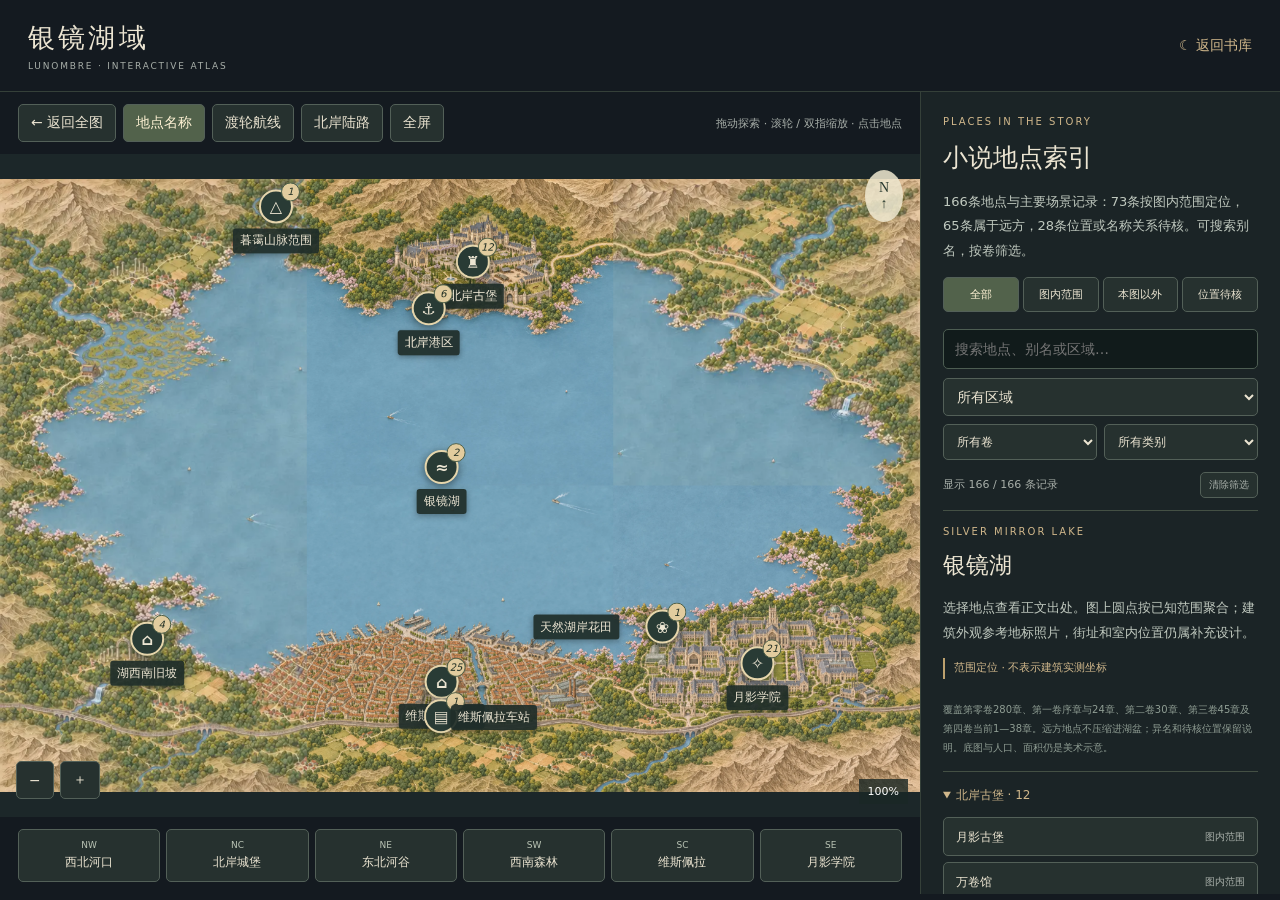
==== commit 9b00665e: "Align atlas aerial maps and 56 landmark pins with published scene photographs" ====
--- a/map.html
+++ b/map.html
@@ -5,4 +5,4 @@
 .city-pin{display:none;z-index:4}.city-detail .city-pin{display:block}.city-detail .pin[data-anchor="city"],.city-detail .pin[data-anchor="station"]{display:none}.city-pin b{width:18px;height:18px;font-size:13px;border-width:1px}.city-pin span{top:20px;font-size:11px;padding:3px 5px}.city-pin[aria-pressed=true]{z-index:8}.city-pin:hover{z-index:9}
 .academy-pin{display:none;z-index:4}.academy-detail .academy-pin{display:block}.academy-detail .pin[data-anchor="academy"]{display:none}.academy-pin b{width:18px;height:18px;font-size:13px;border-width:1px;position:relative;z-index:2}.academy-pin span{top:20px;font-size:11px;padding:3px 5px;transform:none;max-width:none;overflow:visible}.academy-pin:hover,.academy-pin[aria-pressed=true]{z-index:9}.label-leader{position:absolute;left:9px;top:9px;height:1px;background:#e6d6ac;transform-origin:0 0;pointer-events:none}.world.no-labels .label-leader{display:none}
 .castle-pin{display:none;z-index:4}.castle-detail .castle-pin{display:block}.castle-detail .pin[data-anchor="castle"]{display:none}.castle-pin b{width:18px;height:18px;font-size:13px;border-width:1px;position:relative;z-index:2}.castle-pin span{top:20px;font-size:11px;padding:3px 5px;transform:none;max-width:none;overflow:visible}.castle-pin:hover,.castle-pin[aria-pressed=true]{z-index:9}
-</style></head><body><header><div><h1>银镜湖域</h1><small>LUNOMBRE · INTERACTIVE ATLAS</small></div><a href="index.html">☾ 返回书库</a></header><main class="layout"><section class="workspace" aria-label="交互地图"><div class="toolbar"><button id="home">← 返回全图</button><button id="labels" aria-pressed="true">地点名称</button><button id="ferry" aria-pressed="false">渡轮航线</button><button id="eastRoadToggle" aria-pressed="false">北岸陆路</button><button id="full">全屏</button><span>拖动探索 · 滚轮 / 双指缩放 · 点击地点</span></div><div class="viewport" id="viewport" tabindex="0" aria-label="银镜湖地图，方向键平移，加减键缩放"><div class="world" id="world"><div class="tiles" aria-label="无框手绘俯视地图"><img src="assets/maps/nw-scale3.webp" alt="西北河口"><img src="assets/maps/nc-scale3.webp" alt="北岸城堡"><img src="assets/maps/ne-scale3.webp" alt="东北河谷"><img src="assets/maps/sw-scale3.webp" alt="西南森林"><img src="assets/maps/sc-scale3.webp" alt="维斯佩拉"><img src="assets/maps/se-scale3.webp" alt="月影学院"></div><svg class="route" id="route" viewBox="0 0 1000 667" preserveAspectRatio="none" hidden><path id="ferryPath"/></svg><svg class="route east-road" id="eastRoad" viewBox="0 0 1000 667" preserveAspectRatio="none" hidden><path id="eastRoadPath"/></svg><div id="pins"></div></div><button id="backToMap" class="map-return" hidden>← 返回全图</button><div class="location-notice" id="locationNotice" role="status" hidden></div><div class="compass" aria-hidden="true">N<br>↑</div><section id="mapLabels" class="map-labels" aria-label="地图范围内的地点名称" hidden></section><div class="zoom"><button id="minus" aria-label="缩小">−</button><button id="plus" aria-label="放大">＋</button></div><output class="status" id="status">100%</output></div><nav class="regions" id="regions" aria-label="六区域"></nav></section><aside><div class="eyebrow">PLACES IN THE STORY</div><h2>小说地点索引</h2><p id="coverage">正在载入正文地点…</p><div class="scope-tabs" aria-label="地点位置"><button data-scope="all" aria-pressed="true">全部</button><button data-scope="local" aria-pressed="false">图内范围</button><button data-scope="remote" aria-pressed="false">本图以外</button><button data-scope="unplaced" aria-pressed="false">位置待核</button></div><input class="search" id="search" type="search" placeholder="搜索地点、别名或区域…" aria-label="搜索地点"><select id="zoneFilter" aria-label="所属区域"><option value="all">所有区域</option></select><div class="filter-grid"><select id="volumeFilter" aria-label="出现卷数"><option value="all">所有卷</option><option value="0">第零卷《初》</option><option value="1">第一卷《名》</option><option value="2">第二卷《济》</option><option value="3">第三卷《承》</option><option value="4">第四卷《渡》1—38章</option></select><select id="filter" aria-label="地点分类"><option value="all">所有类别</option><option value="landmark">建筑与聚落</option><option value="interior">内部场景</option><option value="nature">自然地貌</option><option value="transport">交通与库区</option><option value="region">地区与大陆</option><option value="mobile">船内移动场景</option></select></div><div class="result-bar"><output id="resultCount"></output><button id="clearFilters">清除筛选</button></div><section class="detail" aria-live="polite"><div class="detail-actions" id="detailActions" hidden><button id="detailBack">← 返回全图</button><button id="closeDetail" aria-label="关闭地点详情">× 关闭详情</button></div><div class="eyebrow" id="tag">SILVER MIRROR LAKE</div><h2 id="title">银镜湖</h2><div id="placeGallery" class="place-gallery" hidden><button id="photoOpen" class="place-photo" aria-label="放大地点图片"><img id="placePhoto" alt="" loading="lazy"><span>查看图片 ↗</span></button><div id="photoChoices" class="photo-choices" aria-label="图片类型"></div><p id="photoLabel" class="photo-label"></p></div><p id="photoUnavailable" class="photo-label" hidden>此地点尚无专属图片。</p><p id="description">选择地点查看正文出处。图上圆点按已知范围聚合；城区街址与建筑内部的位置尚未逐一测绘。</p><p id="precision" class="precision">范围定位 · 不表示建筑实测坐标</p><div id="references" class="references"></div><p class="note">覆盖第零卷280章、第一卷序章与24章、第二卷30章、第三卷45章及第四卷当前1—38章。远方地点不压缩进湖盆；异名和待核位置保留说明。底图与人口、面积仍是美术示意。</p></section><div class="places" id="places"></div></aside></main><dialog id="photoViewer" aria-labelledby="photoViewerTitle"><div class="photo-viewer-bar"><h2 id="photoViewerTitle">地点图片</h2><button id="photoClose" autofocus aria-label="关闭图片，返回地点详情">× 关闭图片</button></div><div class="photo-viewer-image"><img id="photoFull" alt=""></div><p id="photoCaption"></p><div class="photo-viewer-footer"><button id="photoPrev" aria-label="上一张图片">← 上一张</button><output id="photoCounter"></output><button id="photoNext" aria-label="下一张图片">下一张 →</button><button id="photoOverview">返回全图</button></div></dialog><script src="assets/maps/map.js?v=20261107-castleplots1"></script></body></html>
+.city-pin span{transform:none;max-width:none;overflow:visible}.city-pin b{position:relative;z-index:2}</style></head><body><header><div><h1>银镜湖域</h1><small>LUNOMBRE · INTERACTIVE ATLAS</small></div><a href="index.html">☾ 返回书库</a></header><main class="layout"><section class="workspace" aria-label="交互地图"><div class="toolbar"><button id="home">← 返回全图</button><button id="labels" aria-pressed="true">地点名称</button><button id="ferry" aria-pressed="false">渡轮航线</button><button id="eastRoadToggle" aria-pressed="false">北岸陆路</button><button id="full">全屏</button><span>拖动探索 · 滚轮 / 双指缩放 · 点击地点</span></div><div class="viewport" id="viewport" tabindex="0" aria-label="银镜湖地图，方向键平移，加减键缩放"><div class="world" id="world"><div class="tiles" aria-label="依据地标照片更新的俯视地图"><img src="assets/maps/nw-scale3.webp" alt="西北河口"><img src="assets/maps/nc-photo-plan.webp" alt="北岸城堡"><img src="assets/maps/ne-scale3.webp" alt="东北河谷"><img src="assets/maps/sw-scale3.webp" alt="西南森林"><img src="assets/maps/sc-photo-plan.webp" alt="维斯佩拉"><img src="assets/maps/se-photo-plan.webp" alt="月影学院"></div><svg class="route" id="route" viewBox="0 0 1000 667" preserveAspectRatio="none" hidden><path id="ferryPath"/></svg><svg class="route east-road" id="eastRoad" viewBox="0 0 1000 667" preserveAspectRatio="none" hidden><path id="eastRoadPath"/></svg><div id="pins"></div></div><button id="backToMap" class="map-return" hidden>← 返回全图</button><div class="location-notice" id="locationNotice" role="status" hidden></div><div class="compass" aria-hidden="true">N<br>↑</div><section id="mapLabels" class="map-labels" aria-label="地图范围内的地点名称" hidden></section><div class="zoom"><button id="minus" aria-label="缩小">−</button><button id="plus" aria-label="放大">＋</button></div><output class="status" id="status">100%</output></div><nav class="regions" id="regions" aria-label="六区域"></nav></section><aside><div class="eyebrow">PLACES IN THE STORY</div><h2>小说地点索引</h2><p id="coverage">正在载入正文地点…</p><div class="scope-tabs" aria-label="地点位置"><button data-scope="all" aria-pressed="true">全部</button><button data-scope="local" aria-pressed="false">图内范围</button><button data-scope="remote" aria-pressed="false">本图以外</button><button data-scope="unplaced" aria-pressed="false">位置待核</button></div><input class="search" id="search" type="search" placeholder="搜索地点、别名或区域…" aria-label="搜索地点"><select id="zoneFilter" aria-label="所属区域"><option value="all">所有区域</option></select><div class="filter-grid"><select id="volumeFilter" aria-label="出现卷数"><option value="all">所有卷</option><option value="0">第零卷《初》</option><option value="1">第一卷《名》</option><option value="2">第二卷《济》</option><option value="3">第三卷《承》</option><option value="4">第四卷《渡》1—38章</option></select><select id="filter" aria-label="地点分类"><option value="all">所有类别</option><option value="landmark">建筑与聚落</option><option value="interior">内部场景</option><option value="nature">自然地貌</option><option value="transport">交通与库区</option><option value="region">地区与大陆</option><option value="mobile">船内移动场景</option></select></div><div class="result-bar"><output id="resultCount"></output><button id="clearFilters">清除筛选</button></div><section class="detail" aria-live="polite"><div class="detail-actions" id="detailActions" hidden><button id="detailBack">← 返回全图</button><button id="closeDetail" aria-label="关闭地点详情">× 关闭详情</button></div><div class="eyebrow" id="tag">SILVER MIRROR LAKE</div><h2 id="title">银镜湖</h2><div id="placeGallery" class="place-gallery" hidden><button id="photoOpen" class="place-photo" aria-label="放大地点图片"><img id="placePhoto" alt="" loading="lazy"><span>查看图片 ↗</span></button><div id="photoChoices" class="photo-choices" aria-label="图片类型"></div><p id="photoLabel" class="photo-label"></p></div><p id="photoUnavailable" class="photo-label" hidden>此地点尚无专属图片。</p><p id="description">选择地点查看正文出处。图上圆点按已知范围聚合；建筑外观参考地标照片，街址和室内位置仍属补充设计。</p><p id="precision" class="precision">范围定位 · 不表示建筑实测坐标</p><div id="references" class="references"></div><p class="note">覆盖第零卷280章、第一卷序章与24章、第二卷30章、第三卷45章及第四卷当前1—38章。远方地点不压缩进湖盆；异名和待核位置保留说明。底图与人口、面积仍是美术示意。</p></section><div class="places" id="places"></div></aside></main><dialog id="photoViewer" aria-labelledby="photoViewerTitle"><div class="photo-viewer-bar"><h2 id="photoViewerTitle">地点图片</h2><button id="photoClose" autofocus aria-label="关闭图片，返回地点详情">× 关闭图片</button></div><div class="photo-viewer-image"><img id="photoFull" alt=""></div><p id="photoCaption"></p><div class="photo-viewer-footer"><button id="photoPrev" aria-label="上一张图片">← 上一张</button><output id="photoCounter"></output><button id="photoNext" aria-label="下一张图片">下一张 →</button><button id="photoOverview">返回全图</button></div></dialog><script src="assets/maps/map.js?v=20261108-photo-plan1"></script></body></html>
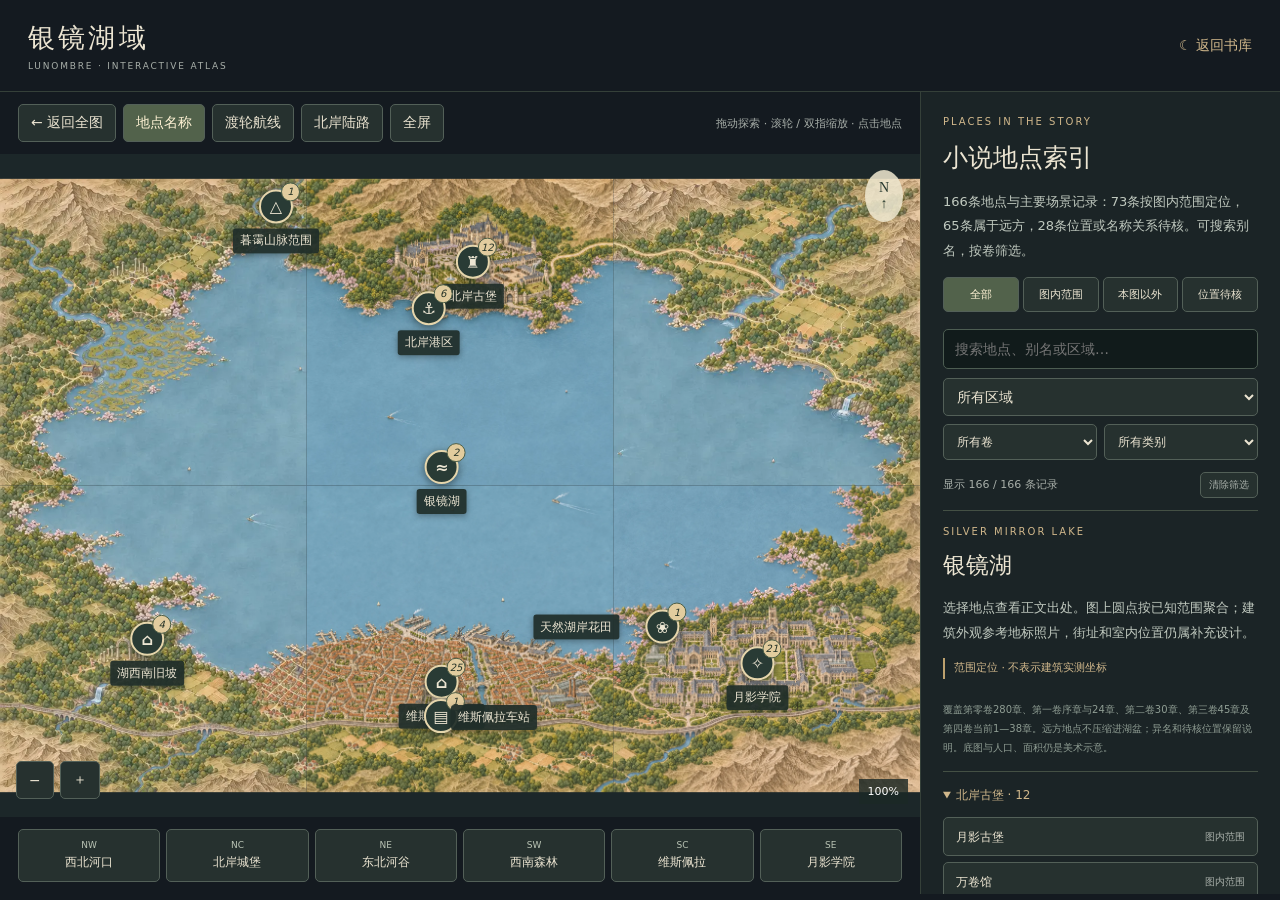
==== commit 32c8329c: "Refresh map assets and allow crisp rerasterization while zooming" ====
--- a/map.html
+++ b/map.html
@@ -1,8 +1,8 @@
 <!doctype html>
 <html lang="zh-CN"><head><meta charset="utf-8"><meta name="viewport" content="width=device-width,initial-scale=1"><meta name="theme-color" content="#141a20"><title>银镜湖域 · 月影书库</title><link rel="icon" href="favicon.svg"><style>
-:root{color-scheme:dark;--bg:#141a20;--paper:#ece5d2;--gold:#d0b78b;--muted:#a8afa9}*{box-sizing:border-box}[hidden]{display:none!important}body{margin:0;background:var(--bg);color:var(--paper);font:14px system-ui,"Microsoft YaHei",sans-serif}button,input,select{font:inherit}button,a,input,select{touch-action:manipulation}button{cursor:pointer;color:inherit;background:#26312f;border:1px solid #536058;border-radius:5px;padding:9px 12px}button:hover,button[aria-pressed=true]{background:#52624b;color:#fff3d5}button:focus-visible,a:focus-visible,input:focus-visible,select:focus-visible{outline:2px solid var(--gold);outline-offset:3px}a{color:var(--gold);text-decoration:none}header{display:flex;justify-content:space-between;align-items:center;padding:20px 28px;border-bottom:1px solid #354039}header small{display:block;color:var(--muted);letter-spacing:.2em;font-size:9px;margin-top:5px}h1{font:normal 27px Georgia,"Songti SC",serif;margin:0;letter-spacing:.12em}.layout{display:grid;grid-template-columns:1fr 300px;height:calc(100dvh - 98px);min-height:0}.workspace{position:relative;min-width:0;display:flex;flex-direction:column}.toolbar{display:flex;flex-wrap:wrap;gap:7px;padding:12px 18px;align-items:center}.toolbar span{font-size:11px;color:var(--muted);margin-left:auto}.viewport{position:relative;overflow:hidden;flex:1;min-height:420px;background:#1c2729;touch-action:none;cursor:grab}.viewport.dragging{cursor:grabbing}.world{position:absolute;transform-origin:0 0;will-change:transform;user-select:none}.tiles{display:grid;grid-template-columns:repeat(3,1fr);grid-template-rows:repeat(2,1fr);width:100%;height:100%;pointer-events:none}.tiles img{display:block;width:100%;height:100%;pointer-events:none}.pin{position:absolute;transform:translate(-50%,-50%) scale(var(--pin-scale,1));padding:0;background:none!important;border:0;overflow:visible;z-index:2}.pin b{display:flex;align-items:center;justify-content:center;width:34px;height:34px;border-radius:50%;border:2px solid #e6d6ac;background:#293b35;box-shadow:0 2px 9px #14202299;font-size:16px}.pin span{position:absolute;top:39px;left:50%;transform:translateX(-50%);background:#202e29ed;padding:4px 7px;border-radius:3px;white-space:nowrap;font-size:12px;box-shadow:0 2px 6px #0005}.pin:hover b,.pin[aria-pressed=true] b{background:#947b49;box-shadow:0 0 0 6px #fff3bd55}.world.no-labels .pin span{display:none}.route{position:absolute;inset:0;width:100%;height:100%;pointer-events:none}.route path{fill:none;stroke:#f8edcc;stroke-width:3;stroke-dasharray:8 7;filter:drop-shadow(0 1px 2px #203c4e)}.east-road path{stroke:#e5c76e;stroke-width:3;stroke-dasharray:5 4;filter:drop-shadow(0 1px 2px #473c20)}.compass{position:absolute;right:17px;top:16px;text-align:center;color:#26382d;background:#ede6cedd;border-radius:50%;padding:10px 14px;font-family:Georgia,serif;pointer-events:none}.zoom{position:absolute;left:16px;bottom:18px;display:flex;gap:6px}.status{position:absolute;right:12px;bottom:13px;color:#fff;background:#1b2926cc;padding:6px 9px;font-size:11px}.regions{display:grid;grid-template-columns:repeat(6,1fr);gap:6px;padding:12px 18px}.regions button{font-size:12px;padding:10px 5px}.regions small{display:block;color:#bac4b5;font-size:9px;margin-bottom:4px}aside{padding:24px 22px;background:#1b2426;border-left:1px solid #354039;overflow-y:auto}.eyebrow{color:var(--gold);letter-spacing:.2em;font-size:10px}aside h2{font:normal 25px Georgia,"Songti SC",serif;line-height:1.5;margin:12px 0}aside p{color:#c0c9bf;line-height:1.9;font-size:13px}.search{width:100%;background:#111b1b;color:var(--paper);border:1px solid #4d5d52;border-radius:5px;padding:11px;margin:17px 0 9px}select{width:100%;padding:9px;background:#26312f;color:inherit;border:1px solid #536058;border-radius:5px}.places{display:grid;gap:7px;margin-top:12px}.places button{text-align:left;font-size:12px;display:flex;justify-content:space-between}.places small{color:var(--muted);font-size:10px}.detail{border-top:1px solid #445044;margin-top:24px;padding-top:20px}.read{display:inline-block;margin-top:12px;border-bottom:1px solid #a18e6c;padding-bottom:6px}.note{font-size:10px!important;color:#8f9d93!important}.empty{padding:10px;color:var(--muted)}@media(max-width:850px){.layout{grid-template-columns:1fr;height:auto}.viewport{height:62dvh;flex:none;min-height:360px}aside{border-left:0;border-top:1px solid #354039}.regions{grid-template-columns:repeat(3,1fr)}.toolbar span{display:none}header{padding:17px}h1{font-size:23px}.places{grid-template-columns:repeat(2,1fr)}aside{padding:22px}.detail{min-height:180px}}@media(prefers-reduced-motion:reduce){*{scroll-behavior:auto!important}}
+:root{color-scheme:dark;--bg:#141a20;--paper:#ece5d2;--gold:#d0b78b;--muted:#a8afa9}*{box-sizing:border-box}[hidden]{display:none!important}body{margin:0;background:var(--bg);color:var(--paper);font:14px system-ui,"Microsoft YaHei",sans-serif}button,input,select{font:inherit}button,a,input,select{touch-action:manipulation}button{cursor:pointer;color:inherit;background:#26312f;border:1px solid #536058;border-radius:5px;padding:9px 12px}button:hover,button[aria-pressed=true]{background:#52624b;color:#fff3d5}button:focus-visible,a:focus-visible,input:focus-visible,select:focus-visible{outline:2px solid var(--gold);outline-offset:3px}a{color:var(--gold);text-decoration:none}header{display:flex;justify-content:space-between;align-items:center;padding:20px 28px;border-bottom:1px solid #354039}header small{display:block;color:var(--muted);letter-spacing:.2em;font-size:9px;margin-top:5px}h1{font:normal 27px Georgia,"Songti SC",serif;margin:0;letter-spacing:.12em}.layout{display:grid;grid-template-columns:1fr 300px;height:calc(100dvh - 98px);min-height:0}.workspace{position:relative;min-width:0;display:flex;flex-direction:column}.toolbar{display:flex;flex-wrap:wrap;gap:7px;padding:12px 18px;align-items:center}.toolbar span{font-size:11px;color:var(--muted);margin-left:auto}.viewport{position:relative;overflow:hidden;flex:1;min-height:420px;background:#1c2729;touch-action:none;cursor:grab}.viewport.dragging{cursor:grabbing}.world{position:absolute;transform-origin:0 0;user-select:none}.tiles{display:grid;grid-template-columns:repeat(3,1fr);grid-template-rows:repeat(2,1fr);width:100%;height:100%;pointer-events:none}.tiles img{display:block;width:100%;height:100%;pointer-events:none}.pin{position:absolute;transform:translate(-50%,-50%) scale(var(--pin-scale,1));padding:0;background:none!important;border:0;overflow:visible;z-index:2}.pin b{display:flex;align-items:center;justify-content:center;width:34px;height:34px;border-radius:50%;border:2px solid #e6d6ac;background:#293b35;box-shadow:0 2px 9px #14202299;font-size:16px}.pin span{position:absolute;top:39px;left:50%;transform:translateX(-50%);background:#202e29ed;padding:4px 7px;border-radius:3px;white-space:nowrap;font-size:12px;box-shadow:0 2px 6px #0005}.pin:hover b,.pin[aria-pressed=true] b{background:#947b49;box-shadow:0 0 0 6px #fff3bd55}.world.no-labels .pin span{display:none}.route{position:absolute;inset:0;width:100%;height:100%;pointer-events:none}.route path{fill:none;stroke:#f8edcc;stroke-width:3;stroke-dasharray:8 7;filter:drop-shadow(0 1px 2px #203c4e)}.east-road path{stroke:#e5c76e;stroke-width:3;stroke-dasharray:5 4;filter:drop-shadow(0 1px 2px #473c20)}.compass{position:absolute;right:17px;top:16px;text-align:center;color:#26382d;background:#ede6cedd;border-radius:50%;padding:10px 14px;font-family:Georgia,serif;pointer-events:none}.zoom{position:absolute;left:16px;bottom:18px;display:flex;gap:6px}.status{position:absolute;right:12px;bottom:13px;color:#fff;background:#1b2926cc;padding:6px 9px;font-size:11px}.regions{display:grid;grid-template-columns:repeat(6,1fr);gap:6px;padding:12px 18px}.regions button{font-size:12px;padding:10px 5px}.regions small{display:block;color:#bac4b5;font-size:9px;margin-bottom:4px}aside{padding:24px 22px;background:#1b2426;border-left:1px solid #354039;overflow-y:auto}.eyebrow{color:var(--gold);letter-spacing:.2em;font-size:10px}aside h2{font:normal 25px Georgia,"Songti SC",serif;line-height:1.5;margin:12px 0}aside p{color:#c0c9bf;line-height:1.9;font-size:13px}.search{width:100%;background:#111b1b;color:var(--paper);border:1px solid #4d5d52;border-radius:5px;padding:11px;margin:17px 0 9px}select{width:100%;padding:9px;background:#26312f;color:inherit;border:1px solid #536058;border-radius:5px}.places{display:grid;gap:7px;margin-top:12px}.places button{text-align:left;font-size:12px;display:flex;justify-content:space-between}.places small{color:var(--muted);font-size:10px}.detail{border-top:1px solid #445044;margin-top:24px;padding-top:20px}.read{display:inline-block;margin-top:12px;border-bottom:1px solid #a18e6c;padding-bottom:6px}.note{font-size:10px!important;color:#8f9d93!important}.empty{padding:10px;color:var(--muted)}@media(max-width:850px){.layout{grid-template-columns:1fr;height:auto}.viewport{height:62dvh;flex:none;min-height:360px}aside{border-left:0;border-top:1px solid #354039}.regions{grid-template-columns:repeat(3,1fr)}.toolbar span{display:none}header{padding:17px}h1{font-size:23px}.places{grid-template-columns:repeat(2,1fr)}aside{padding:22px}.detail{min-height:180px}}@media(prefers-reduced-motion:reduce){*{scroll-behavior:auto!important}}
 .layout{grid-template-columns:minmax(0,1fr) 360px}.scope-tabs{display:grid;grid-template-columns:repeat(4,1fr);gap:4px}.scope-tabs button{padding:9px 3px;font-size:11px}.filter-grid{display:grid;grid-template-columns:1fr 1fr;gap:7px;margin-top:8px}.filter-grid select{min-width:0;font-size:12px}.result-bar{display:flex;align-items:center;justify-content:space-between;gap:8px;margin:12px 0;color:var(--muted);font-size:11px}.result-bar button{font-size:10px;padding:5px 8px}.places{display:block}.place-group{border-top:1px solid #445044;margin:14px 0;padding-top:10px}.place-group summary{cursor:pointer;color:var(--gold);padding:5px 0;font-size:12px}.group-items{display:grid;gap:6px;margin-top:8px}.places button{width:100%;gap:9px;align-items:center;min-height:39px}.places button span{line-height:1.5}.places button small{white-space:nowrap}.precision{font-size:11px!important;color:var(--gold)!important;border-left:2px solid #bda16e;padding-left:9px}.references{display:grid;gap:6px;font-size:11px;color:#b8c7b8}.references a{text-decoration:underline;text-underline-offset:3px}.location-notice{position:absolute;top:14px;left:14px;right:78px;padding:10px 12px;background:#1a2b25ed;color:#f5e7c9;border-radius:4px;z-index:4;font-size:12px;line-height:1.7;pointer-events:none}.pin span{max-width:220px;white-space:nowrap;min-width:0;overflow:hidden;text-overflow:ellipsis}.pin[data-anchor="station"] span{top:6px;left:27px;transform:none}.pin[data-anchor="flowers"] span{top:5px;left:-26px;transform:translateX(-100%)}.pin .count{position:absolute;right:-7px;top:-7px;background:#e2cc9e;color:#263327;border-radius:50%;font-size:10px;min-width:19px;height:19px;display:grid;place-items:center;border:1px solid #4d5e46}.detail h2{font-size:23px}.detail{margin-top:12px;padding-top:15px}@media(max-width:850px){.layout{grid-template-columns:1fr}.places{display:block}.group-items{grid-template-columns:repeat(2,minmax(0,1fr))}.places button{font-size:11px}.scope-tabs button{font-size:12px}}@media(max-width:450px){.group-items{grid-template-columns:1fr}}.detail-actions{position:sticky;top:-1px;z-index:7;background:#1b2426;display:flex;gap:7px;justify-content:space-between;padding:9px 0;border-bottom:1px solid #445044;margin-bottom:13px}.detail-actions button{font-size:12px}.map-return{position:absolute;bottom:65px;left:16px;z-index:8;background:#e3cfaa;color:#20302a;font-weight:650;box-shadow:0 2px 12px #0006}.place-gallery{margin:13px 0}.place-photo{position:relative;display:block;width:100%;padding:0;overflow:hidden;border-radius:7px;background:#14221e}.place-photo img{display:block;width:100%;aspect-ratio:3/2;object-fit:cover}.place-photo span{position:absolute;right:8px;bottom:8px;background:#15251eeb;color:#f5e8d2;padding:6px 9px;border-radius:4px;font-size:11px}.photo-choices{display:flex;flex-wrap:wrap;gap:6px;margin-top:8px}.photo-choices button{font-size:11px;padding:6px 10px}.photo-label{font-size:10px!important;color:#a8b9ac!important;line-height:1.65!important;margin:6px 0!important}.gallery-open{overflow:hidden}#photoViewer{width:min(1100px,96vw);max-height:94dvh;padding:0;border:1px solid #60705c;background:#15201e;color:var(--paper);border-radius:10px}#photoViewer::backdrop{background:#050a0bea}.photo-viewer-bar{position:sticky;top:0;display:flex;align-items:center;justify-content:space-between;gap:12px;padding:13px 17px;background:#15201e;z-index:2}.photo-viewer-bar h2{font:normal 20px Georgia,"Songti SC",serif;margin:0}.photo-viewer-bar button{white-space:nowrap}.photo-viewer-image{display:flex;justify-content:center;background:#09100e}.photo-viewer-image img{display:block;max-width:100%;max-height:65dvh;object-fit:contain}#photoCaption{padding:0 18px;font-size:12px;color:#c3cdbf}.photo-viewer-footer{position:sticky;bottom:0;background:#15201e;display:flex;gap:9px;align-items:center;justify-content:center;flex-wrap:wrap;padding:12px}#photoCounter{font-size:12px;min-width:45px;text-align:center}@media(max-width:850px){.detail-actions{top:0}.photo-viewer-bar h2{font-size:17px}.photo-viewer-bar{padding:10px}.photo-viewer-footer button{padding:9px;font-size:12px}#photoViewer{width:96vw;max-height:96dvh}.map-return{bottom:65px}}.map-labels{position:absolute;right:14px;bottom:50px;width:min(320px,48%);max-height:45%;z-index:5;background:#17251fee;border:1px solid #9e946c;border-radius:8px;padding:12px;cursor:default;overflow:auto;touch-action:pan-y}.map-labels strong,.map-labels small{display:block}.map-labels small{font-size:11px;color:#bac4b5;margin:5px 0 9px}.map-label-list{display:flex;flex-wrap:wrap;gap:5px}.map-label-list button{padding:6px 8px;font-size:12px;text-align:left}@media(max-width:600px){.map-labels{width:52%;max-height:36%;right:8px;padding:8px}}
 .city-pin{display:none;z-index:4}.city-detail .city-pin{display:block}.city-detail .pin[data-anchor="city"],.city-detail .pin[data-anchor="station"]{display:none}.city-pin b{width:18px;height:18px;font-size:13px;border-width:1px}.city-pin span{top:20px;font-size:11px;padding:3px 5px}.city-pin[aria-pressed=true]{z-index:8}.city-pin:hover{z-index:9}
 .academy-pin{display:none;z-index:4}.academy-detail .academy-pin{display:block}.academy-detail .pin[data-anchor="academy"]{display:none}.academy-pin b{width:18px;height:18px;font-size:13px;border-width:1px;position:relative;z-index:2}.academy-pin span{top:20px;font-size:11px;padding:3px 5px;transform:none;max-width:none;overflow:visible}.academy-pin:hover,.academy-pin[aria-pressed=true]{z-index:9}.label-leader{position:absolute;left:9px;top:9px;height:1px;background:#e6d6ac;transform-origin:0 0;pointer-events:none}.world.no-labels .label-leader{display:none}
 .castle-pin{display:none;z-index:4}.castle-detail .castle-pin{display:block}.castle-detail .pin[data-anchor="castle"]{display:none}.castle-pin b{width:18px;height:18px;font-size:13px;border-width:1px;position:relative;z-index:2}.castle-pin span{top:20px;font-size:11px;padding:3px 5px;transform:none;max-width:none;overflow:visible}.castle-pin:hover,.castle-pin[aria-pressed=true]{z-index:9}
-.city-pin span{transform:none;max-width:none;overflow:visible}.city-pin b{position:relative;z-index:2}</style></head><body><header><div><h1>银镜湖域</h1><small>LUNOMBRE · INTERACTIVE ATLAS</small></div><a href="index.html">☾ 返回书库</a></header><main class="layout"><section class="workspace" aria-label="交互地图"><div class="toolbar"><button id="home">← 返回全图</button><button id="labels" aria-pressed="true">地点名称</button><button id="ferry" aria-pressed="false">渡轮航线</button><button id="eastRoadToggle" aria-pressed="false">北岸陆路</button><button id="full">全屏</button><span>拖动探索 · 滚轮 / 双指缩放 · 点击地点</span></div><div class="viewport" id="viewport" tabindex="0" aria-label="银镜湖地图，方向键平移，加减键缩放"><div class="world" id="world"><div class="tiles" aria-label="依据地标照片更新的俯视地图"><img src="assets/maps/nw-scale3.webp" alt="西北河口"><img src="assets/maps/nc-photo-plan.webp" alt="北岸城堡"><img src="assets/maps/ne-scale3.webp" alt="东北河谷"><img src="assets/maps/sw-scale3.webp" alt="西南森林"><img src="assets/maps/sc-photo-plan.webp" alt="维斯佩拉"><img src="assets/maps/se-photo-plan.webp" alt="月影学院"></div><svg class="route" id="route" viewBox="0 0 1000 667" preserveAspectRatio="none" hidden><path id="ferryPath"/></svg><svg class="route east-road" id="eastRoad" viewBox="0 0 1000 667" preserveAspectRatio="none" hidden><path id="eastRoadPath"/></svg><div id="pins"></div></div><button id="backToMap" class="map-return" hidden>← 返回全图</button><div class="location-notice" id="locationNotice" role="status" hidden></div><div class="compass" aria-hidden="true">N<br>↑</div><section id="mapLabels" class="map-labels" aria-label="地图范围内的地点名称" hidden></section><div class="zoom"><button id="minus" aria-label="缩小">−</button><button id="plus" aria-label="放大">＋</button></div><output class="status" id="status">100%</output></div><nav class="regions" id="regions" aria-label="六区域"></nav></section><aside><div class="eyebrow">PLACES IN THE STORY</div><h2>小说地点索引</h2><p id="coverage">正在载入正文地点…</p><div class="scope-tabs" aria-label="地点位置"><button data-scope="all" aria-pressed="true">全部</button><button data-scope="local" aria-pressed="false">图内范围</button><button data-scope="remote" aria-pressed="false">本图以外</button><button data-scope="unplaced" aria-pressed="false">位置待核</button></div><input class="search" id="search" type="search" placeholder="搜索地点、别名或区域…" aria-label="搜索地点"><select id="zoneFilter" aria-label="所属区域"><option value="all">所有区域</option></select><div class="filter-grid"><select id="volumeFilter" aria-label="出现卷数"><option value="all">所有卷</option><option value="0">第零卷《初》</option><option value="1">第一卷《名》</option><option value="2">第二卷《济》</option><option value="3">第三卷《承》</option><option value="4">第四卷《渡》1—38章</option></select><select id="filter" aria-label="地点分类"><option value="all">所有类别</option><option value="landmark">建筑与聚落</option><option value="interior">内部场景</option><option value="nature">自然地貌</option><option value="transport">交通与库区</option><option value="region">地区与大陆</option><option value="mobile">船内移动场景</option></select></div><div class="result-bar"><output id="resultCount"></output><button id="clearFilters">清除筛选</button></div><section class="detail" aria-live="polite"><div class="detail-actions" id="detailActions" hidden><button id="detailBack">← 返回全图</button><button id="closeDetail" aria-label="关闭地点详情">× 关闭详情</button></div><div class="eyebrow" id="tag">SILVER MIRROR LAKE</div><h2 id="title">银镜湖</h2><div id="placeGallery" class="place-gallery" hidden><button id="photoOpen" class="place-photo" aria-label="放大地点图片"><img id="placePhoto" alt="" loading="lazy"><span>查看图片 ↗</span></button><div id="photoChoices" class="photo-choices" aria-label="图片类型"></div><p id="photoLabel" class="photo-label"></p></div><p id="photoUnavailable" class="photo-label" hidden>此地点尚无专属图片。</p><p id="description">选择地点查看正文出处。图上圆点按已知范围聚合；建筑外观参考地标照片，街址和室内位置仍属补充设计。</p><p id="precision" class="precision">范围定位 · 不表示建筑实测坐标</p><div id="references" class="references"></div><p class="note">覆盖第零卷280章、第一卷序章与24章、第二卷30章、第三卷45章及第四卷当前1—38章。远方地点不压缩进湖盆；异名和待核位置保留说明。底图与人口、面积仍是美术示意。</p></section><div class="places" id="places"></div></aside></main><dialog id="photoViewer" aria-labelledby="photoViewerTitle"><div class="photo-viewer-bar"><h2 id="photoViewerTitle">地点图片</h2><button id="photoClose" autofocus aria-label="关闭图片，返回地点详情">× 关闭图片</button></div><div class="photo-viewer-image"><img id="photoFull" alt=""></div><p id="photoCaption"></p><div class="photo-viewer-footer"><button id="photoPrev" aria-label="上一张图片">← 上一张</button><output id="photoCounter"></output><button id="photoNext" aria-label="下一张图片">下一张 →</button><button id="photoOverview">返回全图</button></div></dialog><script src="assets/maps/map.js?v=20261108-photo-plan1"></script></body></html>
+.city-pin span{transform:none;max-width:none;overflow:visible}.city-pin b{position:relative;z-index:2}</style></head><body><header><div><h1>银镜湖域</h1><small>LUNOMBRE · INTERACTIVE ATLAS</small></div><a href="index.html">☾ 返回书库</a></header><main class="layout"><section class="workspace" aria-label="交互地图"><div class="toolbar"><button id="home">← 返回全图</button><button id="labels" aria-pressed="true">地点名称</button><button id="ferry" aria-pressed="false">渡轮航线</button><button id="eastRoadToggle" aria-pressed="false">北岸陆路</button><button id="full">全屏</button><span>拖动探索 · 滚轮 / 双指缩放 · 点击地点</span></div><div class="viewport" id="viewport" tabindex="0" aria-label="银镜湖地图，方向键平移，加减键缩放"><div class="world" id="world"><div class="tiles" aria-label="依据地标照片更新的俯视地图"><img src="assets/maps/nw-scale3.webp" alt="西北河口"><img src="assets/maps/nc-photo-plan.webp" alt="北岸城堡"><img src="assets/maps/ne-scale3.webp" alt="东北河谷"><img src="assets/maps/sw-scale3.webp" alt="西南森林"><img src="assets/maps/sc-photo-plan.webp" alt="维斯佩拉"><img src="assets/maps/se-photo-plan.webp" alt="月影学院"></div><svg class="route" id="route" viewBox="0 0 1000 667" preserveAspectRatio="none" hidden><path id="ferryPath"/></svg><svg class="route east-road" id="eastRoad" viewBox="0 0 1000 667" preserveAspectRatio="none" hidden><path id="eastRoadPath"/></svg><div id="pins"></div></div><button id="backToMap" class="map-return" hidden>← 返回全图</button><div class="location-notice" id="locationNotice" role="status" hidden></div><div class="compass" aria-hidden="true">N<br>↑</div><section id="mapLabels" class="map-labels" aria-label="地图范围内的地点名称" hidden></section><div class="zoom"><button id="minus" aria-label="缩小">−</button><button id="plus" aria-label="放大">＋</button></div><output class="status" id="status">100%</output></div><nav class="regions" id="regions" aria-label="六区域"></nav></section><aside><div class="eyebrow">PLACES IN THE STORY</div><h2>小说地点索引</h2><p id="coverage">正在载入正文地点…</p><div class="scope-tabs" aria-label="地点位置"><button data-scope="all" aria-pressed="true">全部</button><button data-scope="local" aria-pressed="false">图内范围</button><button data-scope="remote" aria-pressed="false">本图以外</button><button data-scope="unplaced" aria-pressed="false">位置待核</button></div><input class="search" id="search" type="search" placeholder="搜索地点、别名或区域…" aria-label="搜索地点"><select id="zoneFilter" aria-label="所属区域"><option value="all">所有区域</option></select><div class="filter-grid"><select id="volumeFilter" aria-label="出现卷数"><option value="all">所有卷</option><option value="0">第零卷《初》</option><option value="1">第一卷《名》</option><option value="2">第二卷《济》</option><option value="3">第三卷《承》</option><option value="4">第四卷《渡》1—38章</option></select><select id="filter" aria-label="地点分类"><option value="all">所有类别</option><option value="landmark">建筑与聚落</option><option value="interior">内部场景</option><option value="nature">自然地貌</option><option value="transport">交通与库区</option><option value="region">地区与大陆</option><option value="mobile">船内移动场景</option></select></div><div class="result-bar"><output id="resultCount"></output><button id="clearFilters">清除筛选</button></div><section class="detail" aria-live="polite"><div class="detail-actions" id="detailActions" hidden><button id="detailBack">← 返回全图</button><button id="closeDetail" aria-label="关闭地点详情">× 关闭详情</button></div><div class="eyebrow" id="tag">SILVER MIRROR LAKE</div><h2 id="title">银镜湖</h2><div id="placeGallery" class="place-gallery" hidden><button id="photoOpen" class="place-photo" aria-label="放大地点图片"><img id="placePhoto" alt="" loading="lazy"><span>查看图片 ↗</span></button><div id="photoChoices" class="photo-choices" aria-label="图片类型"></div><p id="photoLabel" class="photo-label"></p></div><p id="photoUnavailable" class="photo-label" hidden>此地点尚无专属图片。</p><p id="description">选择地点查看正文出处。图上圆点按已知范围聚合；建筑外观参考地标照片，街址和室内位置仍属补充设计。</p><p id="precision" class="precision">范围定位 · 不表示建筑实测坐标</p><div id="references" class="references"></div><p class="note">覆盖第零卷280章、第一卷序章与24章、第二卷30章、第三卷45章及第四卷当前1—38章。远方地点不压缩进湖盆；异名和待核位置保留说明。底图与人口、面积仍是美术示意。</p></section><div class="places" id="places"></div></aside></main><dialog id="photoViewer" aria-labelledby="photoViewerTitle"><div class="photo-viewer-bar"><h2 id="photoViewerTitle">地点图片</h2><button id="photoClose" autofocus aria-label="关闭图片，返回地点详情">× 关闭图片</button></div><div class="photo-viewer-image"><img id="photoFull" alt=""></div><p id="photoCaption"></p><div class="photo-viewer-footer"><button id="photoPrev" aria-label="上一张图片">← 上一张</button><output id="photoCounter"></output><button id="photoNext" aria-label="下一张图片">下一张 →</button><button id="photoOverview">返回全图</button></div></dialog><script src="assets/maps/map.js?v=20261108-photo-plan2"></script></body></html>
